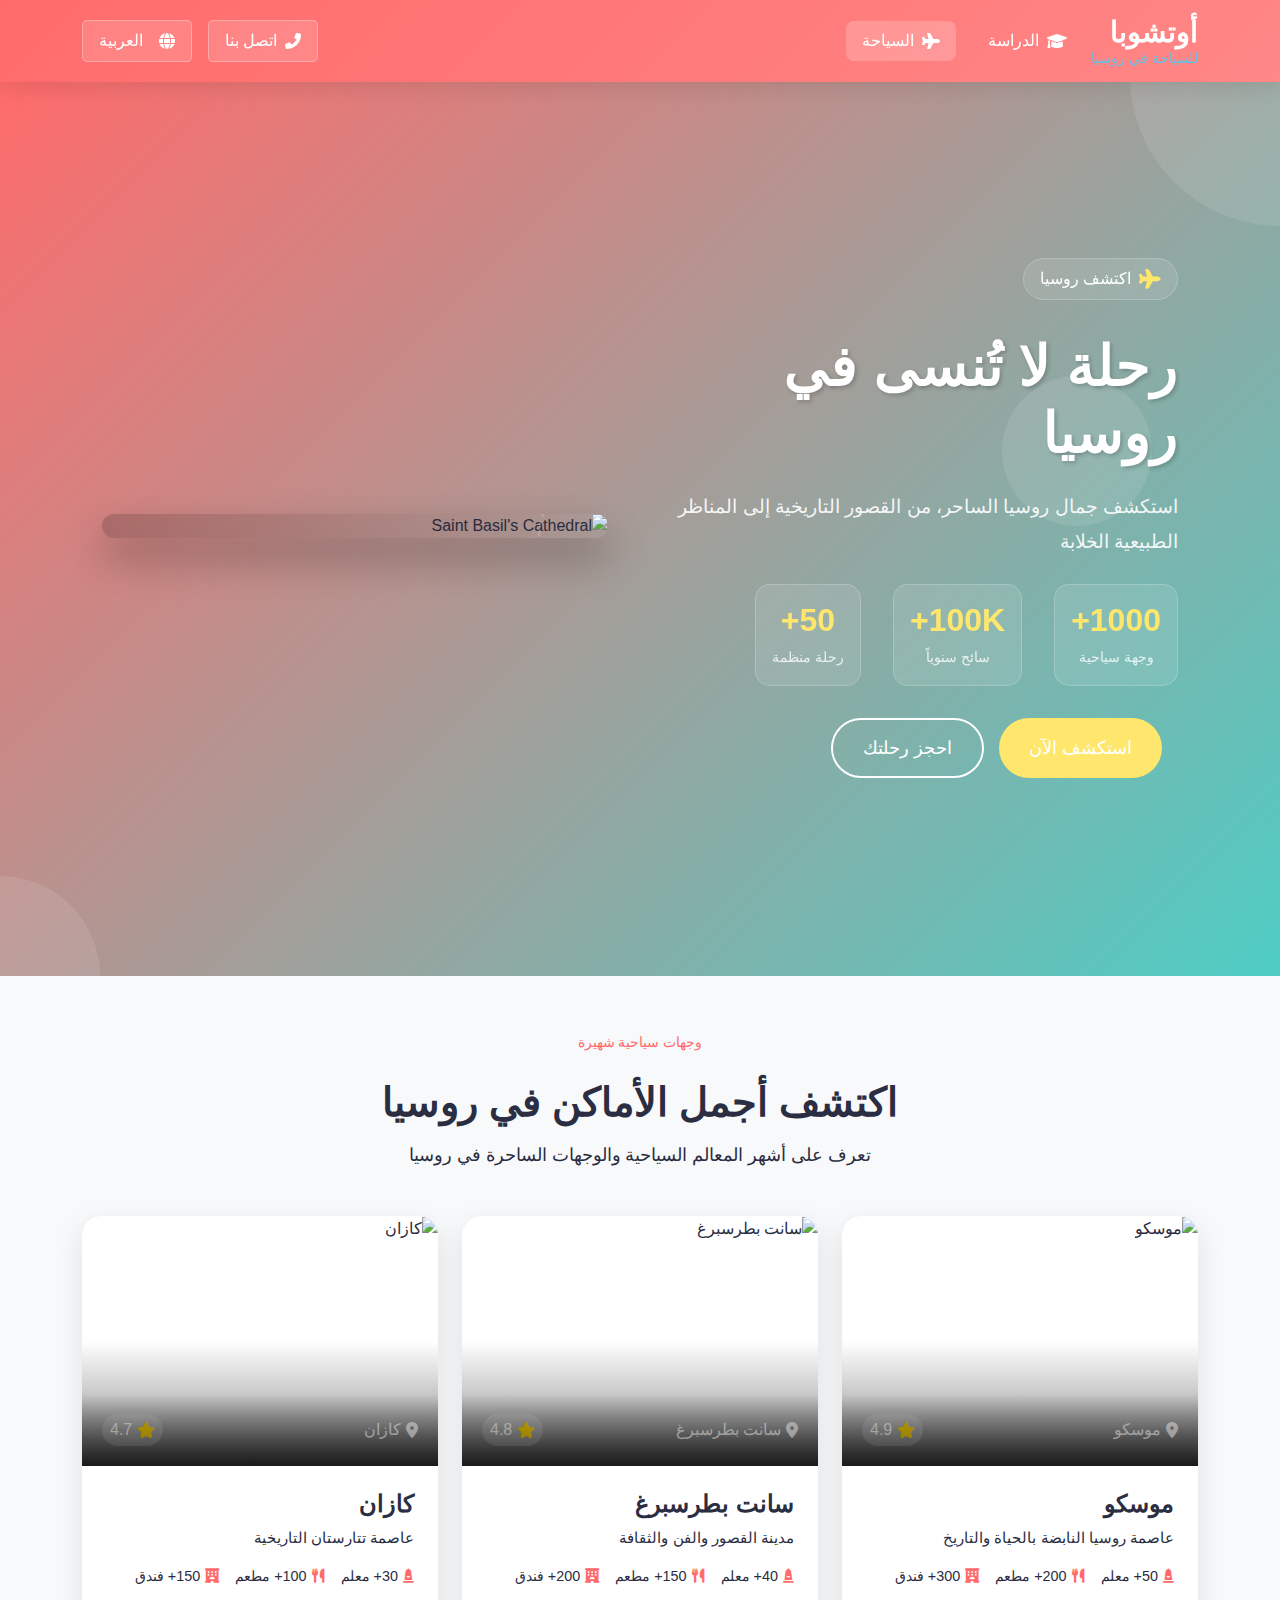
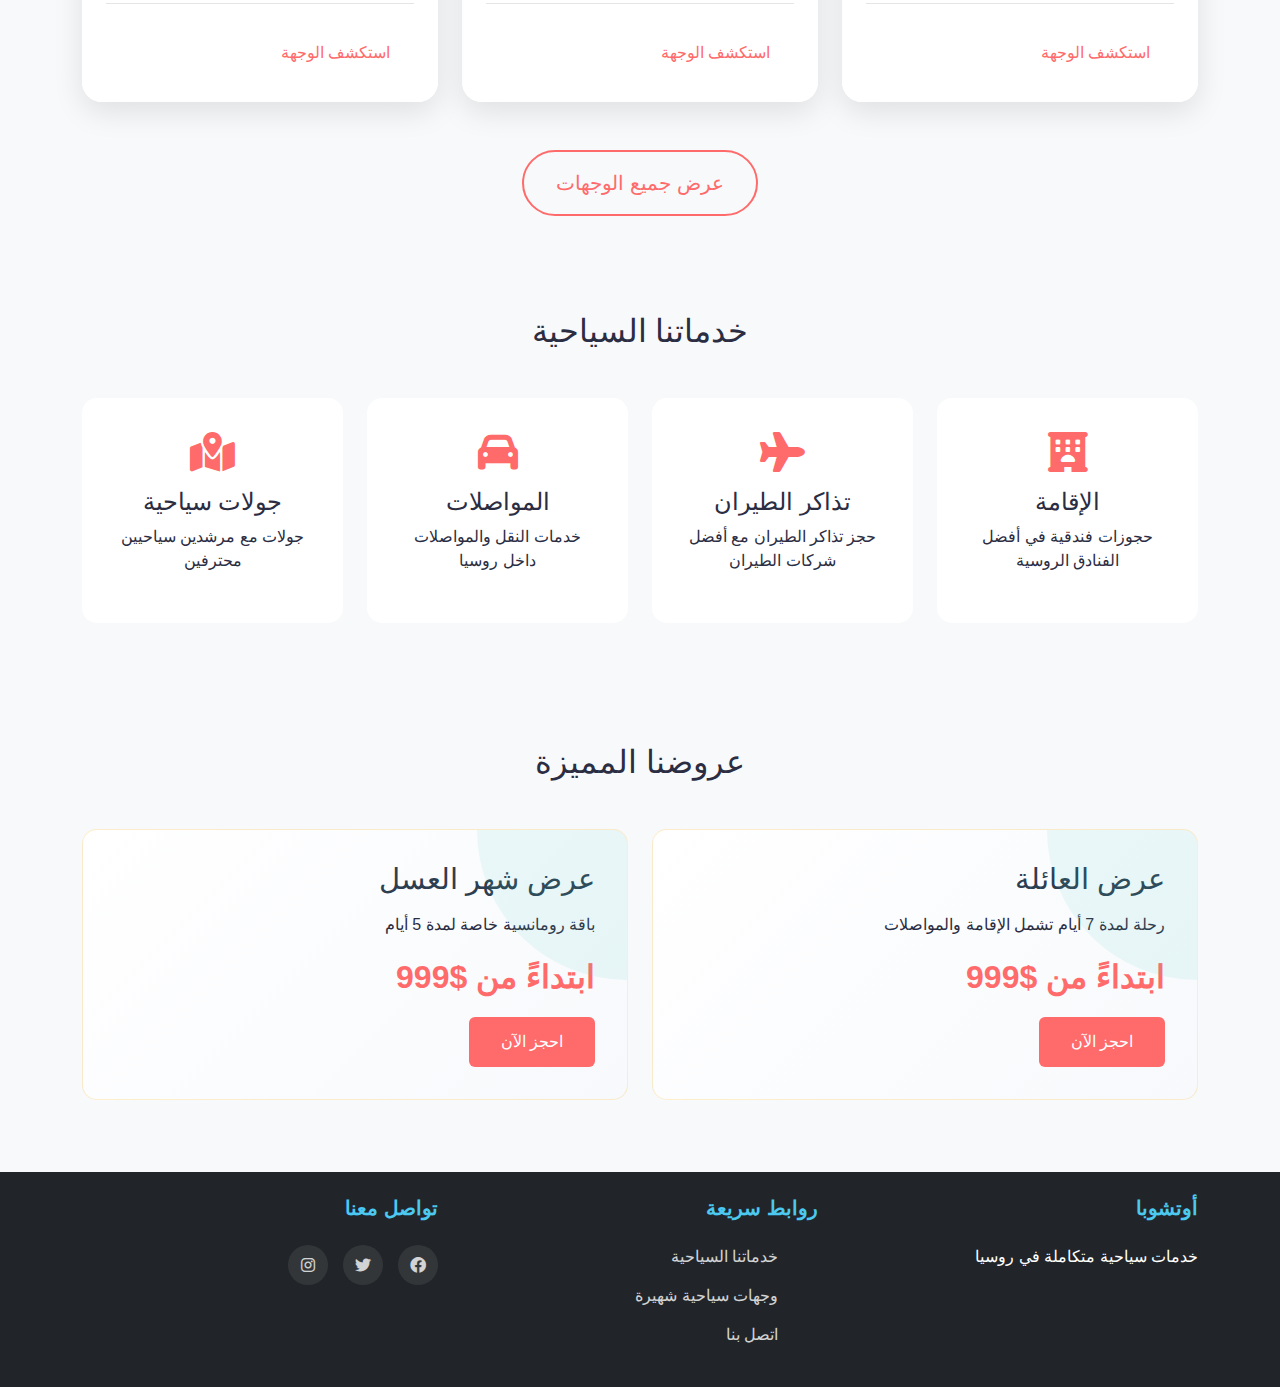
==== tourism.html @ bed8f48d "Add files via upload" ====
<!DOCTYPE html>
<html lang="ar" dir="rtl">
<head>
    <meta charset="UTF-8">
    <meta name="viewport" content="width=device-width, initial-scale=1.0">
    <title data-translate="tourism_site_title">أوتشوبا للسياحة في روسيا</title>
    <link rel="stylesheet" href="https://cdnjs.cloudflare.com/ajax/libs/font-awesome/6.0.0/css/all.min.css">
    <link href="https://cdn.jsdelivr.net/npm/bootstrap@5.3.0/dist/css/bootstrap.min.css" rel="stylesheet">
    <link rel="stylesheet" href="style.css">
    <link rel="stylesheet" href="tourism-style.css">
    <link rel="stylesheet" href="https://cdnjs.cloudflare.com/ajax/libs/aos/2.3.4/aos.css">
</head>
<body class="tourism-theme">
    <!-- القائمة العلوية -->
    <nav class="navbar navbar-expand-lg navbar-dark fixed-top">
        <div class="container">
            <div class="logo-container">
                <a class="navbar-brand" href="#">
                    <span class="brand-text" data-translate="brand_name">أوتشوبا</span>
                    <span class="brand-subtitle" data-translate="tourism_subtitle">للسياحة في روسيا</span>
                </a>
            </div>
            <button class="navbar-toggler" type="button" data-bs-toggle="collapse" data-bs-target="#navbarNav">
                <span class="navbar-toggler-icon"></span>
            </button>
            <div class="collapse navbar-collapse" id="navbarNav">
                <ul class="navbar-nav me-auto">
                    <li class="nav-item">
                        <a class="nav-link" href="index.html">
                            <i class="fas fa-graduation-cap"></i>
                            <span data-translate="study">الدراسة</span>
                        </a>
                    </li>
                    <li class="nav-item">
                        <a class="nav-link active" href="tourism.html">
                            <i class="fas fa-plane"></i>
                            <span data-translate="tourism">السياحة</span>
                        </a>
                    </li>
                </ul>
                <div class="nav-contact">
                    <a href="tel:+1234567890" class="nav-contact-item">
                        <i class="fas fa-phone-alt"></i>
                        <span data-translate="contact">اتصل بنا</span>
                    </a>
                    <div class="dropdown nav-contact-item nav-lang">
                        <a href="#" class="dropdown-toggle" data-bs-toggle="dropdown">
                            <i class="fas fa-globe"></i>
                            <span class="current-lang">العربية</span>
                        </a>
                        <ul class="dropdown-menu dropdown-menu-end">
                            <li>
                                <a class="dropdown-item active" href="#" data-lang="ar">
                                    <img src="https://flagcdn.com/24x18/sa.png" alt="العربية" class="lang-flag">
                                    العربية
                                </a>
                            </li>
                            <li>
                                <a class="dropdown-item" href="#" data-lang="en">
                                    <img src="https://flagcdn.com/24x18/gb.png" alt="English" class="lang-flag">
                                    English
                                </a>
                            </li>
                            <li>
                                <a class="dropdown-item" href="#" data-lang="ru">
                                    <img src="https://flagcdn.com/24x18/ru.png" alt="Русский" class="lang-flag">
                                    Русский
                                </a>
                            </li>
                        </ul>
                    </div>
                </div>
            </div>
        </div>
    </nav>

    <!-- قسم الهيرو الرئيسي -->
    <section class="hero-section tourism-theme">
        <div class="hero-bg-animation">
            <div class="shape shape-1"></div>
            <div class="shape shape-2"></div>
            <div class="shape shape-3"></div>
        </div>
        <div class="container">
            <div class="row align-items-center">
                <div class="col-lg-6 hero-content" data-aos="fade-right">
                    <div class="hero-badge" data-aos="fade-up" data-aos-delay="200">
                        <i class="fas fa-plane"></i>
                        <span data-translate="discover_russia">اكتشف روسيا</span>
                    </div>
                    <h1 class="mb-4 hero-title" data-translate="tourism_title" data-aos="fade-up" data-aos-delay="400">
                        رحلة لا تُنسى في روسيا
                    </h1>
                    <p class="mb-4 hero-description" data-translate="tourism_description" data-aos="fade-up" data-aos-delay="600">
                        استكشف جمال روسيا الساحر، من القصور التاريخية إلى المناظر الطبيعية الخلابة
                    </p>
                    <div class="hero-stats" data-aos="fade-up" data-aos-delay="800">
                        <div class="stat-item">
                            <h3>1000+</h3>
                            <p data-translate="destinations">وجهة سياحية</p>
                        </div>
                        <div class="stat-item">
                            <h3>100K+</h3>
                            <p data-translate="tourists">سائح سنوياً</p>
                        </div>
                        <div class="stat-item">
                            <h3>50+</h3>
                            <p data-translate="tours">رحلة منظمة</p>
                        </div>
                    </div>
                    <div class="hero-buttons" data-aos="fade-up" data-aos-delay="1000">
                        <a href="#destinations" class="btn btn-primary btn-glow me-3 mb-3" data-translate="explore_now">
                            <span>استكشف الآن</span>
                            <i class="fas fa-compass"></i>
                        </a>
                        <a href="#book" class="btn btn-outline-light btn-hover-fill mb-3" data-translate="book_trip">
                            <span>احجز رحلتك</span>
                            <i class="fas fa-ticket-alt"></i>
                        </a>
                    </div>
                </div>
                <div class="col-lg-6 image-container" data-aos="fade-left" data-aos-delay="200">
                    <div class="image-wrapper">
                        <div class="image-overlay"></div>
                        <img src="https://images.unsplash.com/photo-1513326738677-b964603b136d?ixlib=rb-4.0.3&ixid=M3wxMjA3fDB8MHxwaG90by1wYWdlfHx8fGVufDB8fHx8fA%3D%3D&auto=format&fit=crop&w=2049&q=80" 
                             alt="Saint Basil's Cathedral" 
                             class="hero-image">
                        <div class="image-decoration">
                            <div class="deco-circle"></div>
                            <div class="deco-line"></div>
                        </div>
                    </div>
                </div>
            </div>
        </div>
    </section>

    <!-- الوجهات السياحية -->
    <section class="destinations-section py-5">
        <div class="container">
            <div class="section-header text-center mb-5" data-aos="fade-up">
                <span class="section-badge" data-translate="popular_destinations">وجهات سياحية شهيرة</span>
                <h2 class="section-title" data-translate="discover_places">اكتشف أجمل الأماكن في روسيا</h2>
                <p class="section-subtitle" data-translate="destinations_description">تعرف على أشهر المعالم السياحية والوجهات الساحرة في روسيا</p>
            </div>

            <div class="row g-4">
                <!-- موسكو -->
                <div class="col-lg-4 col-md-6" data-aos="fade-up" data-aos-delay="100">
                    <div class="destination-card">
                        <div class="destination-image">
                            <img src="https://images.unsplash.com/photo-1596484552834-6a58f850e0a1" alt="موسكو">
                            <div class="destination-overlay">
                                <div class="destination-meta">
                                    <span class="meta-item">
                                        <i class="fas fa-map-marker-alt"></i>
                                        <span data-translate="moscow">موسكو</span>
                                    </span>
                                    <span class="meta-rating">
                                        <i class="fas fa-star"></i>
                                        4.9
                                    </span>
                                </div>
                            </div>
                        </div>
                        <div class="destination-content">
                            <h3 data-translate="moscow">موسكو</h3>
                            <p data-translate="moscow_description">عاصمة روسيا النابضة بالحياة والتاريخ</p>
                            <div class="destination-features">
                                <span><i class="fas fa-monument"></i> 50+ معلم</span>
                                <span><i class="fas fa-utensils"></i> 200+ مطعم</span>
                                <span><i class="fas fa-hotel"></i> 300+ فندق</span>
                            </div>
                            <a href="#" class="btn-explore" data-translate="explore_destination">
                                <span>استكشف الوجهة</span>
                                <i class="fas fa-arrow-right"></i>
                            </a>
                        </div>
                    </div>
                </div>

                <!-- سانت بطرسبرغ -->
                <div class="col-lg-4 col-md-6" data-aos="fade-up" data-aos-delay="200">
                    <div class="destination-card">
                        <div class="destination-image">
                            <img src="https://images.unsplash.com/photo-1556610961-2fecc5927173" alt="سانت بطرسبرغ">
                            <div class="destination-overlay">
                                <div class="destination-meta">
                                    <span class="meta-item">
                                        <i class="fas fa-map-marker-alt"></i>
                                        <span data-translate="saint_petersburg">سانت بطرسبرغ</span>
                                    </span>
                                    <span class="meta-rating">
                                        <i class="fas fa-star"></i>
                                        4.8
                                    </span>
                                </div>
                            </div>
                        </div>
                        <div class="destination-content">
                            <h3 data-translate="saint_petersburg">سانت بطرسبرغ</h3>
                            <p data-translate="petersburg_description">مدينة القصور والفن والثقافة</p>
                            <div class="destination-features">
                                <span><i class="fas fa-monument"></i> 40+ معلم</span>
                                <span><i class="fas fa-utensils"></i> 150+ مطعم</span>
                                <span><i class="fas fa-hotel"></i> 200+ فندق</span>
                            </div>
                            <a href="#" class="btn-explore" data-translate="explore_destination">
                                <span>استكشف الوجهة</span>
                                <i class="fas fa-arrow-right"></i>
                            </a>
                        </div>
                    </div>
                </div>

                <!-- كازان -->
                <div class="col-lg-4 col-md-6" data-aos="fade-up" data-aos-delay="300">
                    <div class="destination-card">
                        <div class="destination-image">
                            <img src="https://images.unsplash.com/photo-1600623050499-84929aad17c9" alt="كازان">
                            <div class="destination-overlay">
                                <div class="destination-meta">
                                    <span class="meta-item">
                                        <i class="fas fa-map-marker-alt"></i>
                                        <span data-translate="kazan">كازان</span>
                                    </span>
                                    <span class="meta-rating">
                                        <i class="fas fa-star"></i>
                                        4.7
                                    </span>
                                </div>
                            </div>
                        </div>
                        <div class="destination-content">
                            <h3 data-translate="kazan">كازان</h3>
                            <p data-translate="kazan_description">عاصمة تتارستان التاريخية</p>
                            <div class="destination-features">
                                <span><i class="fas fa-monument"></i> 30+ معلم</span>
                                <span><i class="fas fa-utensils"></i> 100+ مطعم</span>
                                <span><i class="fas fa-hotel"></i> 150+ فندق</span>
                            </div>
                            <a href="#" class="btn-explore" data-translate="explore_destination">
                                <span>استكشف الوجهة</span>
                                <i class="fas fa-arrow-right"></i>
                            </a>
                        </div>
                    </div>
                </div>
            </div>

            <div class="text-center mt-5" data-aos="fade-up" data-aos-delay="400">
                <a href="#all-destinations" class="btn btn-outline-primary btn-lg btn-view-all" data-translate="view_all_destinations">
                    <span>عرض جميع الوجهات</span>
                    <i class="fas fa-angle-double-right"></i>
                </a>
            </div>
        </div>
    </section>

    <!-- الخدمات السياحية -->
    <section class="tourism-services py-5 bg-light">
        <div class="container">
            <h2 class="text-center mb-5" data-translate="tourism_services">خدماتنا السياحية</h2>
            <div class="row">
                <div class="col-md-3 mb-4">
                    <div class="service-box">
                        <i class="fas fa-hotel"></i>
                        <h4 data-translate="accommodation">الإقامة</h4>
                        <p data-translate="accommodation_text">حجوزات فندقية في أفضل الفنادق الروسية</p>
                    </div>
                </div>
                <div class="col-md-3 mb-4">
                    <div class="service-box">
                        <i class="fas fa-plane"></i>
                        <h4 data-translate="flight_tickets">تذاكر الطيران</h4>
                        <p data-translate="flight_tickets_text">حجز تذاكر الطيران مع أفضل شركات الطيران</p>
                    </div>
                </div>
                <div class="col-md-3 mb-4">
                    <div class="service-box">
                        <i class="fas fa-car"></i>
                        <h4 data-translate="transportation">المواصلات</h4>
                        <p data-translate="transportation_text">خدمات النقل والمواصلات داخل روسيا</p>
                    </div>
                </div>
                <div class="col-md-3 mb-4">
                    <div class="service-box">
                        <i class="fas fa-map-marked-alt"></i>
                        <h4 data-translate="guided_tours">جولات سياحية</h4>
                        <p data-translate="guided_tours_text">جولات مع مرشدين سياحيين محترفين</p>
                    </div>
                </div>
            </div>
        </div>
    </section>

    <!-- العروض الخاصة -->
    <section class="special-offers py-5">
        <div class="container">
            <h2 class="text-center mb-5" data-translate="special_offers">عروضنا المميزة</h2>
            <div class="row">
                <div class="col-md-6 mb-4">
                    <div class="offer-card">
                        <h3 data-translate="family_offer">عرض العائلة</h3>
                        <p data-translate="family_offer_text">رحلة لمدة 7 أيام تشمل الإقامة والمواصلات</p>
                        <div class="price" data-translate="price_starting_from">ابتداءً من $999</div>
                        <button class="btn btn-primary" data-translate="book_now">احجز الآن</button>
                    </div>
                </div>
                <div class="col-md-6 mb-4">
                    <div class="offer-card">
                        <h3 data-translate="honeymoon_offer">عرض شهر العسل</h3>
                        <p data-translate="honeymoon_offer_text">باقة رومانسية خاصة لمدة 5 أيام</p>
                        <div class="price" data-translate="price_starting_from">ابتداءً من $799</div>
                        <button class="btn btn-primary" data-translate="book_now">احجز الآن</button>
                    </div>
                </div>
            </div>
        </div>
    </section>

    <!-- Footer -->
    <footer class="bg-dark text-white py-4">
        <div class="container">
            <div class="row">
                <div class="col-md-4">
                    <h5 data-translate="brand_name">أوتشوبا</h5>
                    <p data-translate="tourism_footer_description">خدمات سياحية متكاملة في روسيا</p>
                </div>
                <div class="col-md-4">
                    <h5 data-translate="quick_links">روابط سريعة</h5>
                    <ul class="list-unstyled">
                        <li><a href="#" data-translate="tourism_services">خدماتنا السياحية</a></li>
                        <li><a href="#" data-translate="popular_destinations">الوجهات السياحية</a></li>
                        <li><a href="#" data-translate="contact">اتصل بنا</a></li>
                    </ul>
                </div>
                <div class="col-md-4">
                    <h5 data-translate="follow_us">تواصل معنا</h5>
                    <div class="social-icons">
                        <a href="#"><i class="fab fa-facebook"></i></a>
                        <a href="#"><i class="fab fa-twitter"></i></a>
                        <a href="#"><i class="fab fa-instagram"></i></a>
                    </div>
                </div>
            </div>
        </div>
    </footer>

    <script src="https://cdn.jsdelivr.net/npm/bootstrap@5.3.0/dist/js/bootstrap.bundle.min.js"></script>
    <script src="https://cdnjs.cloudflare.com/ajax/libs/aos/2.3.4/aos.js"></script>
    <script>
        AOS.init();
    </script>
    <script src="script.js"></script>
</body>
</html>
---- style.css ----
/* الأنماط العامة */
:root {
    --primary-color: #4361EE;       /* أزرق عصري */
    --secondary-color: #3F37C9;     /* أزرق داكن */
    --accent-color: #4CC9F0;        /* أزرق فاتح */
    --dark-color: #1B1B3A;          /* كحلي داكن */
    --light-color: #F8F9FA;         /* أبيض مائل للرمادي */
    --text-light: #ffffff;
    --text-dark: #2B2D42;
    --success-color: #4CAF50;
    --gradient-primary: linear-gradient(135deg, var(--primary-color), var(--secondary-color));
    --gradient-accent: linear-gradient(135deg, var(--accent-color), #72EFDD);
    --box-shadow: 0 5px 20px rgba(0,0,0,0.1);
    --transition-speed: 0.3s;
}

body {
    font-family: 'Cairo', sans-serif;
    color: var(--text-dark);
    background-color: var(--light-color);
    padding-top: 76px;
}

/* تنسيق القائمة العلوية */
.navbar {
    background: var(--gradient-primary);
    backdrop-filter: blur(10px);
    box-shadow: var(--box-shadow);
    padding: 15px 0;
    transition: all var(--transition-speed) ease;
}

.navbar.scrolled {
    background: rgba(0, 86, 179, 0.95);
    backdrop-filter: blur(10px);
    padding: 0.5rem 0;
}

.logo-container {
    display: flex;
    align-items: center;
}

.navbar-brand {
    display: flex;
    flex-direction: column;
    line-height: 1.2;
    padding: 0;
    margin: 0;
    transition: transform var(--transition-speed) ease;
}

.navbar-brand:hover {
    transform: translateY(-2px);
}

.brand-text {
    color: var(--text-light);
    font-size: 1.8rem;
    font-weight: 700;
    letter-spacing: 0.5px;
}

.brand-subtitle {
    color: var(--accent-color);
    font-size: 0.9rem;
    opacity: 0.9;
}

.navbar-nav {
    margin-right: 2rem;
}

.nav-item {
    margin: 0 0.5rem;
    position: relative;
}

.nav-link {
    display: flex;
    align-items: center;
    padding: 8px 16px !important;
    color: var(--text-light) !important;
    font-weight: 500;
    border-radius: 8px;
    transition: all var(--transition-speed) ease;
}

.nav-link:hover {
    background: rgba(255, 255, 255, 0.1);
    transform: translateY(-2px);
}

.nav-link.active {
    background: rgba(255, 255, 255, 0.2);
}

.nav-contact {
    display: flex;
    align-items: center;
    gap: 1rem;
}

.nav-contact-item {
    display: flex;
    align-items: center;
    color: var(--text-light);
    text-decoration: none;
    padding: 0.5rem 1rem;
    border-radius: 5px;
    transition: all var(--transition-speed) ease;
    background: rgba(255,255,255,0.1);
}

.nav-contact-item:hover {
    background: rgba(255,255,255,0.2);
    color: var(--text-light);
    transform: translateY(-2px);
}

.nav-contact-item i {
    margin-left: 0.5rem;
    font-size: 1rem;
}

.nav-lang {
    border: 1px solid rgba(255,255,255,0.2);
}

.nav-lang {
    position: relative;
}

.nav-lang .dropdown-toggle {
    color: var(--text-light);
    text-decoration: none;
    display: flex;
    align-items: center;
    gap: 0.5rem;
}

.nav-lang .dropdown-toggle::after {
    display: none;
}

.nav-lang .dropdown-menu {
    min-width: 200px;
    padding: 0.5rem;
    border: none;
    border-radius: 10px;
    box-shadow: 0 4px 15px rgba(0,0,0,0.1);
    background: rgba(255,255,255,0.95);
    backdrop-filter: blur(10px);
    margin-top: 0.5rem;
}

.nav-lang .dropdown-item {
    display: flex;
    align-items: center;
    gap: 0.75rem;
    padding: 0.75rem 1rem;
    border-radius: 5px;
    transition: all 0.3s ease;
}

.nav-lang .dropdown-item:hover {
    background: rgba(0,0,0,0.05);
}

.nav-lang .dropdown-item.active {
    background: var(--primary-color);
    color: white;
}

.lang-flag {
    width: 24px;
    height: 18px;
    object-fit: cover;
    border-radius: 2px;
    box-shadow: 0 1px 3px rgba(0,0,0,0.1);
}

/* تأثيرات حركية على علامة البرجر */
.navbar-toggler {
    transition: background-color 0.3s ease;
}

.navbar-toggler:hover {
    background-color: rgba(0, 0, 0, 0.1);
}

.navbar-toggler:focus {
    outline: none;
    box-shadow: 0 0 0 0.2rem rgba(0, 123, 255, 0.5);
}

.navbar-toggler .navbar-toggler-icon {
    transition: transform 0.3s ease;
}

.navbar-toggler:hover .navbar-toggler-icon {
    transform: scale(1.1);
}

/* تنسيقات اتجاه النص */
.rtl {
    direction: rtl;
    text-align: right;
}

.ltr {
    direction: ltr;
    text-align: left;
}

.rtl .navbar-nav {
    padding-right: 0;
}

.ltr .navbar-nav {
    padding-left: 0;
}

.rtl .nav-contact {
    margin-right: auto;
    margin-left: 0;
}

.ltr .nav-contact {
    margin-left: auto;
    margin-right: 0;
}

.rtl .dropdown-menu {
    text-align: right;
}

.ltr .dropdown-menu {
    text-align: left;
}

/* تعديلات الهوامش حسب الاتجاه */
.rtl .me-auto {
    margin-left: auto !important;
    margin-right: 0 !important;
}

.ltr .me-auto {
    margin-right: auto !important;
    margin-left: 0 !important;
}

.rtl .ms-auto {
    margin-right: auto !important;
    margin-left: 0 !important;
}

.ltr .ms-auto {
    margin-left: auto !important;
    margin-right: 0 !important;
}

/* تنسيقات الأيقونات حسب الاتجاه */
.rtl .nav-link i,
.rtl .nav-contact-item i {
    margin-left: 8px;
    margin-right: 0;
}

.ltr .nav-link i,
.ltr .nav-contact-item i {
    margin-right: 8px;
    margin-left: 0;
}

/* تنسيقات القوائم المنسدلة */
.rtl .dropdown-item {
    text-align: right;
}

.ltr .dropdown-item {
    text-align: left;
}

@media (max-width: 991px) {
    .navbar-collapse {
        background: var(--primary-color);
        padding: 1rem;
        border-radius: 10px;
        margin-top: 1rem;
    }

    .nav-contact {
        margin-top: 1rem;
        flex-direction: column;
        width: 100%;
    }

    .nav-contact-item {
        width: 100%;
        justify-content: center;
    }

    .nav-lang .dropdown-menu {
        width: 100%;
        margin-top: 0;
        background: white;
    }
}

/* قسم الهيرو */
.hero-section {
    background: var(--gradient-primary);
    padding: 120px 0;
    min-height: 100vh;
    display: flex;
    align-items: center;
    position: relative;
    overflow: hidden;
}

/* خلفية متحركة */
.hero-bg-animation {
    position: absolute;
    width: 100%;
    height: 100%;
    top: 0;
    left: 0;
    z-index: 0;
}

.shape {
    position: absolute;
    border-radius: 50%;
    background: rgba(255, 255, 255, 0.1);
    animation: floatAnimation 8s infinite ease-in-out;
}

.shape-1 {
    width: 300px;
    height: 300px;
    top: -150px;
    right: -150px;
    animation-delay: 0s;
}

.shape-2 {
    width: 200px;
    height: 200px;
    bottom: -100px;
    left: -100px;
    animation-delay: 2s;
}

.shape-3 {
    width: 150px;
    height: 150px;
    bottom: 50%;
    right: 10%;
    animation-delay: 4s;
}

@keyframes floatAnimation {
    0% {
        transform: translateY(0) rotate(0deg);
    }
    50% {
        transform: translateY(-20px) rotate(180deg);
    }
    100% {
        transform: translateY(0) rotate(360deg);
    }
}

/* محتوى الهيرو */
.hero-content {
    color: var(--text-light);
    padding: 2rem;
    position: relative;
    z-index: 1;
}

.hero-badge {
    display: inline-flex;
    align-items: center;
    background: rgba(255, 255, 255, 0.1);
    padding: 8px 16px;
    border-radius: 50px;
    margin-bottom: 2rem;
    backdrop-filter: blur(10px);
    border: 1px solid rgba(255, 255, 255, 0.2);
}

.hero-badge i {
    color: var(--accent-color);
    margin-left: 8px;
}

.hero-title {
    font-size: 3.5rem;
    font-weight: 800;
    margin-bottom: 1.5rem;
    text-shadow: 2px 2px 4px rgba(0,0,0,0.2);
    line-height: 1.2;
}

.hero-description {
    font-size: 1.2rem;
    margin-bottom: 2rem;
    opacity: 0.9;
    line-height: 1.8;
}

/* إحصائيات */
.hero-stats {
    display: flex;
    gap: 2rem;
    margin-bottom: 2rem;
}

.stat-item {
    text-align: center;
    background: rgba(255, 255, 255, 0.1);
    padding: 1rem;
    border-radius: 15px;
    backdrop-filter: blur(10px);
    border: 1px solid rgba(255, 255, 255, 0.2);
    transition: transform 0.3s ease;
}

.stat-item:hover {
    transform: translateY(-5px);
}

.stat-item h3 {
    font-size: 2rem;
    font-weight: 700;
    color: var(--accent-color);
    margin-bottom: 0.5rem;
}

.stat-item p {
    font-size: 0.9rem;
    margin: 0;
    opacity: 0.8;
}

/* أزرار */
.hero-buttons {
    display: flex;
    flex-wrap: wrap;
    gap: 15px;
}

.btn-glow {
    position: relative;
    overflow: hidden;
    background: var(--accent-color);
    border: none;
    padding: 15px 30px;
    font-size: 1.1rem;
    border-radius: 50px;
    transition: all 0.3s ease;
    display: flex;
    align-items: center;
    gap: 10px;
}

.btn-glow:hover {
    transform: translateY(-3px);
    box-shadow: 0 0 20px var(--accent-color);
}

.btn-glow i {
    transition: transform 0.3s ease;
}

.btn-glow:hover i {
    transform: translateX(5px);
}

.btn-hover-fill {
    position: relative;
    border: 2px solid var(--text-light);
    color: var(--text-light);
    padding: 15px 30px;
    font-size: 1.1rem;
    border-radius: 50px;
    transition: all 0.3s ease;
    display: flex;
    align-items: center;
    gap: 10px;
    overflow: hidden;
    z-index: 1;
}

.btn-hover-fill::before {
    content: '';
    position: absolute;
    top: 0;
    left: 0;
    width: 0;
    height: 100%;
    background: var(--text-light);
    transition: width 0.3s ease;
    z-index: -1;
}

.btn-hover-fill:hover {
    color: var(--primary-color);
}

.btn-hover-fill:hover::before {
    width: 100%;
}

/* الفيديو */
.video-container {
    padding: 2rem;
    position: relative;
}

.video-wrapper {
    position: relative;
    width: 100%;
    padding-bottom: 56.25%;
    border-radius: 20px;
    overflow: hidden;
    box-shadow: 0 20px 40px rgba(0,0,0,0.3);
    transition: transform 0.3s ease;
}

.video-wrapper:hover {
    transform: translateY(-10px);
}

.video-overlay {
    position: absolute;
    top: 0;
    left: 0;
    width: 100%;
    height: 100%;
    background: linear-gradient(45deg, rgba(0,0,0,0.2), transparent);
    z-index: 1;
}

.video-wrapper iframe {
    position: absolute;
    top: 0;
    left: 0;
    width: 100%;
    height: 100%;
    border: none;
    z-index: 0;
}

.video-decoration {
    position: absolute;
    width: 100%;
    height: 100%;
    top: 0;
    left: 0;
    pointer-events: none;
}

.deco-circle {
    position: absolute;
    width: 100px;
    height: 100px;
    border: 2px dashed rgba(255,255,255,0.2);
    border-radius: 50%;
    top: -30px;
    right: -30px;
    animation: spin 20s linear infinite;
}

.deco-line {
    position: absolute;
    width: 150px;
    height: 150px;
    border-left: 2px solid rgba(255,255,255,0.2);
    border-bottom: 2px solid rgba(255,255,255,0.2);
    bottom: -30px;
    left: -30px;
    border-radius: 0 0 0 20px;
}

@keyframes spin {
    from {
        transform: rotate(0deg);
    }
    to {
        transform: rotate(360deg);
    }
}

/* تنسيقات التجاوب */
@media (max-width: 991px) {
    .hero-section {
        padding: 80px 0;
    }

    .hero-content {
        text-align: center;
        padding: 2rem 1rem;
    }

    .hero-title {
        font-size: 2.5rem;
    }

    .hero-stats {
        justify-content: center;
        flex-wrap: wrap;
    }

    .hero-buttons {
        justify-content: center;
    }

    .video-container {
        padding: 1rem;
        margin-top: 2rem;
    }
}

/* قسم الخدمات */
.services {
    padding: 100px 0;
    background: white;
}

.service-card {
    background: white;
    border-radius: 20px;
    padding: 40px 30px;
    text-align: center;
    box-shadow: var(--box-shadow);
    transition: all 0.3s ease;
    height: 100%;
}

.service-card:hover {
    transform: translateY(-10px);
    box-shadow: 0 8px 25px rgba(0,0,0,0.15);
}

.service-card i {
    font-size: 3rem;
    color: var(--primary-color);
    margin-bottom: 20px;
    transition: all 0.3s ease;
}

.service-card:hover i {
    color: var(--accent-color);
    transform: scale(1.1);
}

.service-card h3 {
    color: var(--dark-color);
    font-size: 1.5rem;
    margin-bottom: 15px;
}

.service-card p {
    color: var(--text-dark);
    opacity: 0.8;
}

/* قسم الأسئلة الشائعة */
.faq {
    background: var(--light-color);
    padding: 100px 0;
}

.accordion-item {
    border: none;
    margin-bottom: 15px;
    border-radius: 10px;
    overflow: hidden;
}

.accordion-button {
    background: white;
    color: var(--dark-color);
    font-weight: 500;
    padding: 20px;
    box-shadow: none;
}

.accordion-button:not(.collapsed) {
    background: var(--primary-color);
    color: var(--text-light);
}

.accordion-body {
    background: white;
    padding: 20px;
}

/* تنسيق Footer */
footer {
    background: var(--dark-color);
    color: var(--text-light);
    padding: 80px 0 40px;
}

footer h5 {
    color: var(--accent-color);
    margin-bottom: 25px;
    font-weight: 600;
}

footer ul li {
    margin-bottom: 15px;
}

footer a {
    color: var(--text-light);
    text-decoration: none;
    opacity: 0.8;
    transition: all 0.3s ease;
}

footer a:hover {
    color: var(--accent-color);
    opacity: 1;
}

.social-icons {
    display: flex;
    gap: 15px;
}

.social-icons a {
    width: 40px;
    height: 40px;
    background: rgba(255, 255, 255, 0.1);
    border-radius: 50%;
    display: flex;
    align-items: center;
    justify-content: center;
    transition: all 0.3s ease;
}

.social-icons a:hover {
    background: var(--accent-color);
    transform: translateY(-3px);
}

/* تنسيقات التجاوب */
@media (max-width: 991px) {
    .navbar-collapse {
        background: var(--primary-color);
        padding: 20px;
        border-radius: 10px;
        margin-top: 15px;
    }

    .hero-content h1 {
        font-size: 2.5rem;
    }
}

/* تنسيقات إضافية للغات */
.nav-lang .dropdown-menu {
    background: rgba(255,255,255,0.95);
    backdrop-filter: blur(10px);
    border: none;
    border-radius: 15px;
    box-shadow: var(--box-shadow);
}

.nav-lang .dropdown-item {
    padding: 12px 20px;
    border-radius: 8px;
    transition: all 0.3s ease;
}

.nav-lang .dropdown-item:hover {
    background: var(--light-color);
}

.nav-lang .dropdown-item.active {
    background: var(--primary-color);
    color: var(--text-light);
}

/* تنسيقات قسم الترجمة */
.translation-section {
    background-color: #f9f9f9;
    padding: 60px 0;
}
.translation-item {
    background: #fff;
    border: 1px solid #ddd;
    border-radius: 8px;
    padding: 20px;
    text-align: center;
    transition: transform 0.3s;
}
.translation-item:hover {
    transform: translateY(-5px);
}

/* تنسيقات قسم التأمين الطبي */
.insurance-section {
    padding: 60px 0;
}
.insurance-item {
    background: #fff;
    border: 1px solid #ddd;
    border-radius: 8px;
    padding: 20px;
    text-align: center;
    transition: transform 0.3s;
}
.insurance-item:hover {
    transform: translateY(-5px);
}

/* تنسيقات قسم الأسئلة الشائعة */
.faq-section {
    padding: 60px 0;
}
.accordion-button {
    background-color: #007bff;
    color: #fff;
    border: none;
    border-radius: 5px;
}
.accordion-button:not(.collapsed) {
    background-color: #0056b3;
}
.accordion-body {
    background-color: #f1f1f1;
}
---- tourism-style.css ----
/* ألوان مختلفة لصفحة السياحة */
.tourism-theme {
    --tourism-primary: #FF6B6B;       /* أحمر وردي - يرمز للحيوية */
    --tourism-secondary: #4ECDC4;     /* تركواز - يرمز للبحر */
    --tourism-accent: #FFE66D;        /* أصفر - يرمز للشمس */
    --tourism-dark: #2C3E50;          /* كحلي داكن */
    --tourism-light: #F7F9FC;         /* أبيض مائل للأزرق */
    --text-light: #ffffff;
    --text-dark: #2B2D42;
    --success-color: #2ECC71;
    --gradient-primary: linear-gradient(135deg, var(--tourism-primary), #FF8787);
    --gradient-secondary: linear-gradient(135deg, var(--tourism-secondary), #45B7AF);
    --box-shadow: 0 5px 20px rgba(0,0,0,0.1);
}

/* تخصيص الهيدر */
.tourism-theme .navbar {
    background: var(--gradient-primary);
    backdrop-filter: blur(10px);
    box-shadow: var(--box-shadow);
}

.tourism-theme .navbar.scrolled {
    background: rgba(247, 183, 49, 0.85);
    backdrop-filter: blur(10px);
}

.tourism-theme .nav-link:hover span::after {
    background-color: #fff;
}

.tourism-theme .nav-link.active {
    background-color: rgba(255,255,255,0.2);
}

.tourism-theme .nav-contact-item {
    background: rgba(255,255,255,0.15);
    border: 1px solid rgba(255,255,255,0.3);
    backdrop-filter: blur(5px);
}

.tourism-theme .nav-contact-item:hover {
    background: rgba(255,255,255,0.25);
}

@media (max-width: 991px) {
    .tourism-theme .navbar-collapse {
        background: var(--tourism-primary);
    }
}

/* قسم الهيرو */
.hero-section.tourism-theme {
    background: linear-gradient(135deg, var(--tourism-primary), var(--tourism-secondary));
    padding: 120px 0;
    min-height: 100vh;
    display: flex;
    align-items: center;
    position: relative;
    overflow: hidden;
}

/* خلفية متحركة */
.hero-bg-animation {
    position: absolute;
    width: 100%;
    height: 100%;
    top: 0;
    left: 0;
    z-index: 0;
}

.shape {
    position: absolute;
    border-radius: 50%;
    background: rgba(255, 255, 255, 0.1);
    animation: floatAnimation 8s infinite ease-in-out;
}

.shape-1 {
    width: 300px;
    height: 300px;
    top: -150px;
    right: -150px;
    animation-delay: 0s;
}

.shape-2 {
    width: 200px;
    height: 200px;
    bottom: -100px;
    left: -100px;
    animation-delay: 2s;
}

.shape-3 {
    width: 150px;
    height: 150px;
    bottom: 50%;
    right: 10%;
    animation-delay: 4s;
}

@keyframes floatAnimation {
    0% {
        transform: translateY(0) rotate(0deg);
    }
    50% {
        transform: translateY(-20px) rotate(180deg);
    }
    100% {
        transform: translateY(0) rotate(360deg);
    }
}

/* محتوى الهيرو */
.tourism-theme .hero-content {
    color: var(--text-light);
    padding: 2rem;
    position: relative;
    z-index: 1;
}

.tourism-theme .hero-badge {
    display: inline-flex;
    align-items: center;
    background: rgba(255, 255, 255, 0.1);
    padding: 8px 16px;
    border-radius: 50px;
    margin-bottom: 2rem;
    backdrop-filter: blur(10px);
    border: 1px solid rgba(255, 255, 255, 0.2);
}

.tourism-theme .hero-badge i {
    color: var(--tourism-accent);
    margin-left: 8px;
    font-size: 1.2rem;
}

.tourism-theme .hero-title {
    font-size: 3.5rem;
    font-weight: 800;
    margin-bottom: 1.5rem;
    text-shadow: 2px 2px 4px rgba(0,0,0,0.2);
    line-height: 1.2;
}

.tourism-theme .hero-description {
    font-size: 1.2rem;
    margin-bottom: 2rem;
    opacity: 0.9;
    line-height: 1.8;
}

/* إحصائيات */
.tourism-theme .hero-stats {
    display: flex;
    gap: 2rem;
    margin-bottom: 2rem;
}

.tourism-theme .stat-item {
    text-align: center;
    background: rgba(255, 255, 255, 0.1);
    padding: 1rem;
    border-radius: 15px;
    backdrop-filter: blur(10px);
    border: 1px solid rgba(255, 255, 255, 0.2);
    transition: transform 0.3s ease;
}

.tourism-theme .stat-item:hover {
    transform: translateY(-5px);
}

.tourism-theme .stat-item h3 {
    font-size: 2rem;
    font-weight: 700;
    color: var(--tourism-accent);
    margin-bottom: 0.5rem;
}

.tourism-theme .stat-item p {
    font-size: 0.9rem;
    margin: 0;
    opacity: 0.8;
}

/* أزرار */
.tourism-theme .hero-buttons {
    display: flex;
    flex-wrap: wrap;
    gap: 15px;
}

.tourism-theme .btn-glow {
    position: relative;
    overflow: hidden;
    background: var(--tourism-accent);
    border: none;
    padding: 15px 30px;
    font-size: 1.1rem;
    border-radius: 50px;
    transition: all 0.3s ease;
    display: flex;
    align-items: center;
    gap: 10px;
}

.tourism-theme .btn-glow:hover {
    transform: translateY(-3px);
    box-shadow: 0 0 20px var(--tourism-accent);
}

.tourism-theme .btn-glow i {
    transition: transform 0.3s ease;
}

.tourism-theme .btn-glow:hover i {
    transform: translateX(5px);
}

.tourism-theme .btn-hover-fill {
    position: relative;
    border: 2px solid var(--text-light);
    color: var(--text-light);
    padding: 15px 30px;
    font-size: 1.1rem;
    border-radius: 50px;
    transition: all 0.3s ease;
    display: flex;
    align-items: center;
    gap: 10px;
    overflow: hidden;
    z-index: 1;
}

.tourism-theme .btn-hover-fill::before {
    content: '';
    position: absolute;
    top: 0;
    left: 0;
    width: 0;
    height: 100%;
    background: var(--text-light);
    transition: width 0.3s ease;
    z-index: -1;
}

.tourism-theme .btn-hover-fill:hover {
    color: var(--tourism-primary);
}

.tourism-theme .btn-hover-fill:hover::before {
    width: 100%;
}

/* صورة الهيرو */
.tourism-theme .image-container {
    padding: 2rem;
    position: relative;
}

.tourism-theme .image-wrapper {
    position: relative;
    width: 100%;
    border-radius: 20px;
    overflow: hidden;
    box-shadow: 0 20px 40px rgba(0,0,0,0.3);
    transition: transform 0.3s ease;
}

.tourism-theme .image-wrapper:hover {
    transform: translateY(-10px);
}

.tourism-theme .image-overlay {
    position: absolute;
    top: 0;
    left: 0;
    width: 100%;
    height: 100%;
    background: linear-gradient(45deg, rgba(0,0,0,0.2), transparent);
    z-index: 1;
}

.tourism-theme .hero-image {
    width: 100%;
    height: auto;
    display: block;
    transform: scale(1);
    transition: transform 0.3s ease;
}

.tourism-theme .image-wrapper:hover .hero-image {
    transform: scale(1.05);
}

.tourism-theme .image-decoration {
    position: absolute;
    width: 100%;
    height: 100%;
    top: 0;
    left: 0;
    pointer-events: none;
}

.tourism-theme .deco-circle {
    position: absolute;
    width: 100px;
    height: 100px;
    border: 2px dashed rgba(255,255,255,0.2);
    border-radius: 50%;
    top: -30px;
    right: -30px;
    animation: spin 20s linear infinite;
}

.tourism-theme .deco-line {
    position: absolute;
    width: 150px;
    height: 150px;
    border-left: 2px solid rgba(255,255,255,0.2);
    border-bottom: 2px solid rgba(255,255,255,0.2);
    bottom: -30px;
    left: -30px;
    border-radius: 0 0 0 20px;
}

@keyframes spin {
    from {
        transform: rotate(0deg);
    }
    to {
        transform: rotate(360deg);
    }
}

/* بطاقات الوجهات */
.destination-card {
    border: none;
    background: white;
    box-shadow: var(--box-shadow);
    transition: all 0.3s ease;
    border-radius: 15px;
    overflow: hidden;
}

.destination-card:hover {
    transform: translateY(-10px);
    box-shadow: 0 15px 40px rgba(0,0,0,0.2);
}

.destination-image {
    height: 250px;
    position: relative;
}

.destination-image::after {
    content: '';
    position: absolute;
    bottom: 0;
    left: 0;
    right: 0;
    height: 50%;
    background: linear-gradient(to top, rgba(0,0,0,0.5), transparent);
}

.destination-content {
    padding: 1.5rem;
    background: white;
}

.destination-content h3 {
    color: var(--tourism-dark);
    margin-bottom: 0.5rem;
}

.destination-content .btn-outline-primary {
    color: var(--tourism-primary);
    border-color: var(--tourism-primary);
}

.destination-content .btn-outline-primary:hover {
    background: var(--tourism-primary);
    color: white;
}

/* الخدمات السياحية */
.tourism-services {
    background-color: var(--tourism-light);
}

.service-box {
    background: white;
    border-radius: 15px;
    padding: 2rem;
    text-align: center;
    transition: all 0.3s ease;
    border: 2px solid transparent;
}

.service-box:hover {
    border-color: var(--tourism-primary);
    transform: translateY(-5px);
}

.service-box i {
    color: var(--tourism-primary);
    font-size: 2.5rem;
    margin-bottom: 1rem;
}

/* العروض الخاصة */
.offer-card {
    background: linear-gradient(135deg, white, var(--tourism-light));
    border-radius: 15px;
    padding: 2rem;
    position: relative;
    overflow: hidden;
    border: 1px solid rgba(255, 168, 1, 0.2);
}

.offer-card::before {
    content: '';
    position: absolute;
    top: 0;
    right: 0;
    width: 150px;
    height: 150px;
    background: var(--tourism-secondary);
    opacity: 0.1;
    border-radius: 0 0 0 100%;
}

.offer-card h3 {
    color: var(--tourism-dark);
    font-size: 1.8rem;
    margin-bottom: 1rem;
}

.offer-card .price {
    color: var(--tourism-primary);
    font-size: 2rem;
    font-weight: bold;
    margin: 1rem 0;
}

.offer-card .btn {
    background: var(--tourism-primary);
    border: none;
    padding: 0.8rem 2rem;
}

.offer-card .btn:hover {
    background: var(--tourism-dark);
}

@media (max-width: 991px) {
    .tourism-hero h1 {
        font-size: 2.5rem;
    }
    
    .destination-card {
        margin-bottom: 2rem;
    }
}

@media (max-width: 768px) {
    .tourism-hero {
        padding: 50px 0;
    }
    
    .tourism-image {
        height: 300px;
        margin-top: 2rem;
    }
    
    .destination-card {
        margin-bottom: 1.5rem;
    }
}

@media (max-width: 991px) {
    .tourism-theme .hero-section {
        padding: 80px 0;
    }

    .tourism-theme .hero-content {
        text-align: center;
        padding: 2rem 1rem;
    }

    .tourism-theme .hero-title {
        font-size: 2.5rem;
    }

    .tourism-theme .hero-stats {
        justify-content: center;
        flex-wrap: wrap;
    }

    .tourism-theme .hero-buttons {
        justify-content: center;
    }

    .tourism-theme .image-container {
        padding: 1rem;
        margin-top: 2rem;
    }
}

/* تغيير الخط العربي إلى Cairo */
body {
    font-family: 'Cairo', sans-serif;
}

/* قسم الوجهات السياحية */
.destinations-section {
    background: var(--bg-light);
    position: relative;
}

.section-header {
    margin-bottom: 3rem;
}

.section-badge {
    display: inline-block;
    background: rgba(var(--tourism-primary-rgb), 0.1);
    color: var(--tourism-primary);
    padding: 8px 16px;
    border-radius: 50px;
    font-size: 0.9rem;
    margin-bottom: 1rem;
}

.section-title {
    font-size: 2.5rem;
    font-weight: 700;
    color: var(--text-dark);
    margin-bottom: 1rem;
}

.section-subtitle {
    color: var(--text-muted);
    font-size: 1.1rem;
    max-width: 600px;
    margin: 0 auto;
}

.destination-card {
    background: #fff;
    border-radius: 20px;
    overflow: hidden;
    box-shadow: 0 10px 30px rgba(0,0,0,0.1);
    transition: transform 0.3s ease, box-shadow 0.3s ease;
    height: 100%;
}

.destination-card:hover {
    transform: translateY(-10px);
    box-shadow: 0 15px 40px rgba(0,0,0,0.15);
}

.destination-image {
    position: relative;
    height: 250px;
    overflow: hidden;
}

.destination-image img {
    width: 100%;
    height: 100%;
    object-fit: cover;
    transition: transform 0.5s ease;
}

.destination-card:hover .destination-image img {
    transform: scale(1.1);
}

.destination-overlay {
    position: absolute;
    bottom: 0;
    left: 0;
    right: 0;
    padding: 20px;
    background: linear-gradient(to top, rgba(0,0,0,0.8), transparent);
}

.destination-meta {
    display: flex;
    justify-content: space-between;
    align-items: center;
    color: #fff;
}

.meta-item {
    display: flex;
    align-items: center;
    gap: 5px;
}

.meta-rating {
    display: flex;
    align-items: center;
    gap: 5px;
    background: rgba(255,255,255,0.2);
    padding: 4px 8px;
    border-radius: 20px;
}

.meta-rating i {
    color: #ffd700;
}

.destination-content {
    padding: 1.5rem;
}

.destination-content h3 {
    font-size: 1.5rem;
    font-weight: 600;
    margin-bottom: 0.5rem;
    color: var(--text-dark);
}

.destination-content p {
    color: var(--text-muted);
    margin-bottom: 1rem;
    font-size: 0.95rem;
}

.destination-features {
    display: flex;
    flex-wrap: wrap;
    gap: 1rem;
    margin-bottom: 1.5rem;
    padding-bottom: 1rem;
    border-bottom: 1px solid rgba(0,0,0,0.1);
}

.destination-features span {
    display: flex;
    align-items: center;
    gap: 5px;
    font-size: 0.9rem;
    color: var(--text-muted);
}

.destination-features i {
    color: var(--tourism-primary);
}

.btn-explore {
    display: flex;
    align-items: center;
    justify-content: space-between;
    padding: 0.8rem 1.5rem;
    background: rgba(var(--tourism-primary-rgb), 0.1);
    color: var(--tourism-primary);
    border-radius: 50px;
    text-decoration: none;
    transition: all 0.3s ease;
}

.btn-explore:hover {
    background: var(--tourism-primary);
    color: #fff;
}

.btn-explore i {
    transition: transform 0.3s ease;
}

.btn-explore:hover i {
    transform: translateX(5px);
}

.btn-view-all {
    display: inline-flex;
    align-items: center;
    gap: 10px;
    padding: 1rem 2rem;
    border: 2px solid var(--tourism-primary);
    color: var(--tourism-primary);
    border-radius: 50px;
    transition: all 0.3s ease;
    font-weight: 500;
}

.btn-view-all:hover {
    background: var(--tourism-primary);
    color: #fff;
}

.btn-view-all i {
    transition: transform 0.3s ease;
}

.btn-view-all:hover i {
    transform: translateX(5px);
}

@media (max-width: 768px) {
    .section-title {
        font-size: 2rem;
    }
    
    .destination-card {
        margin-bottom: 1.5rem;
    }
    
    .destination-features {
        flex-direction: column;
        gap: 0.5rem;
    }
}
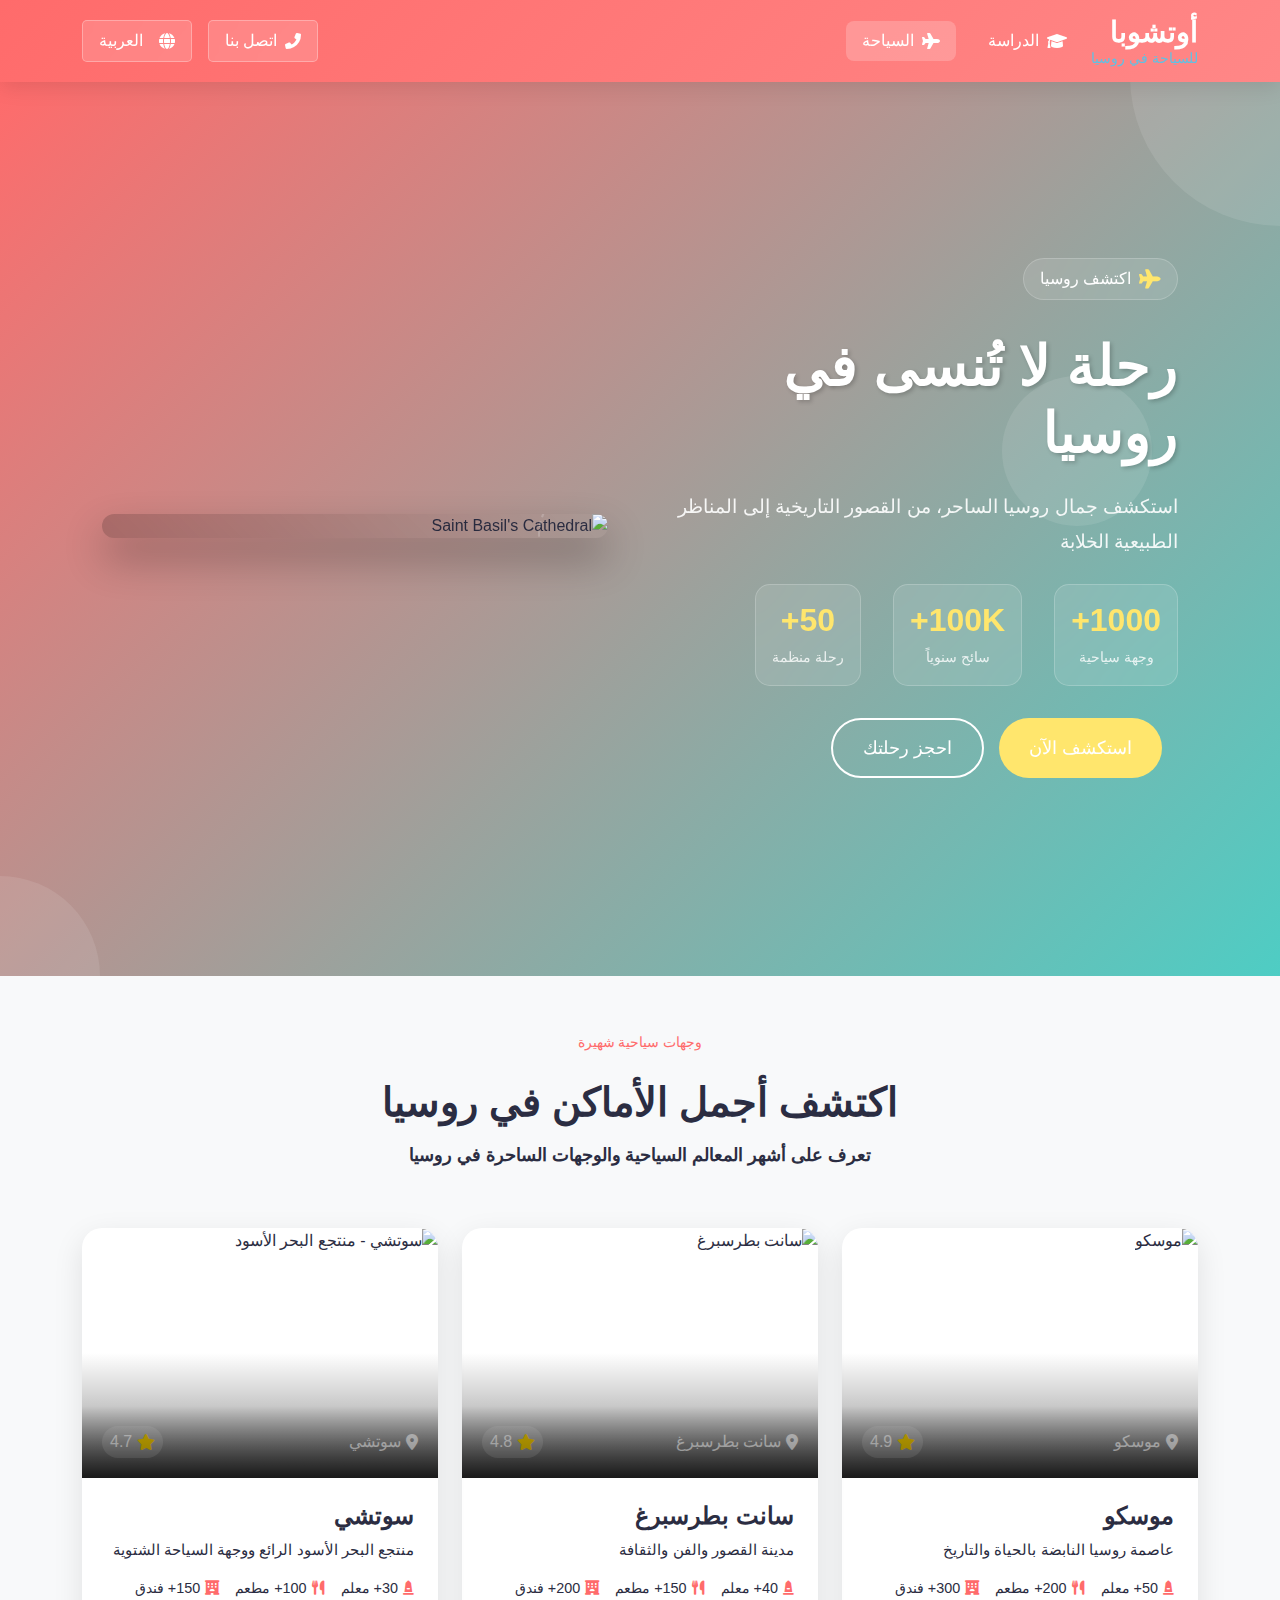
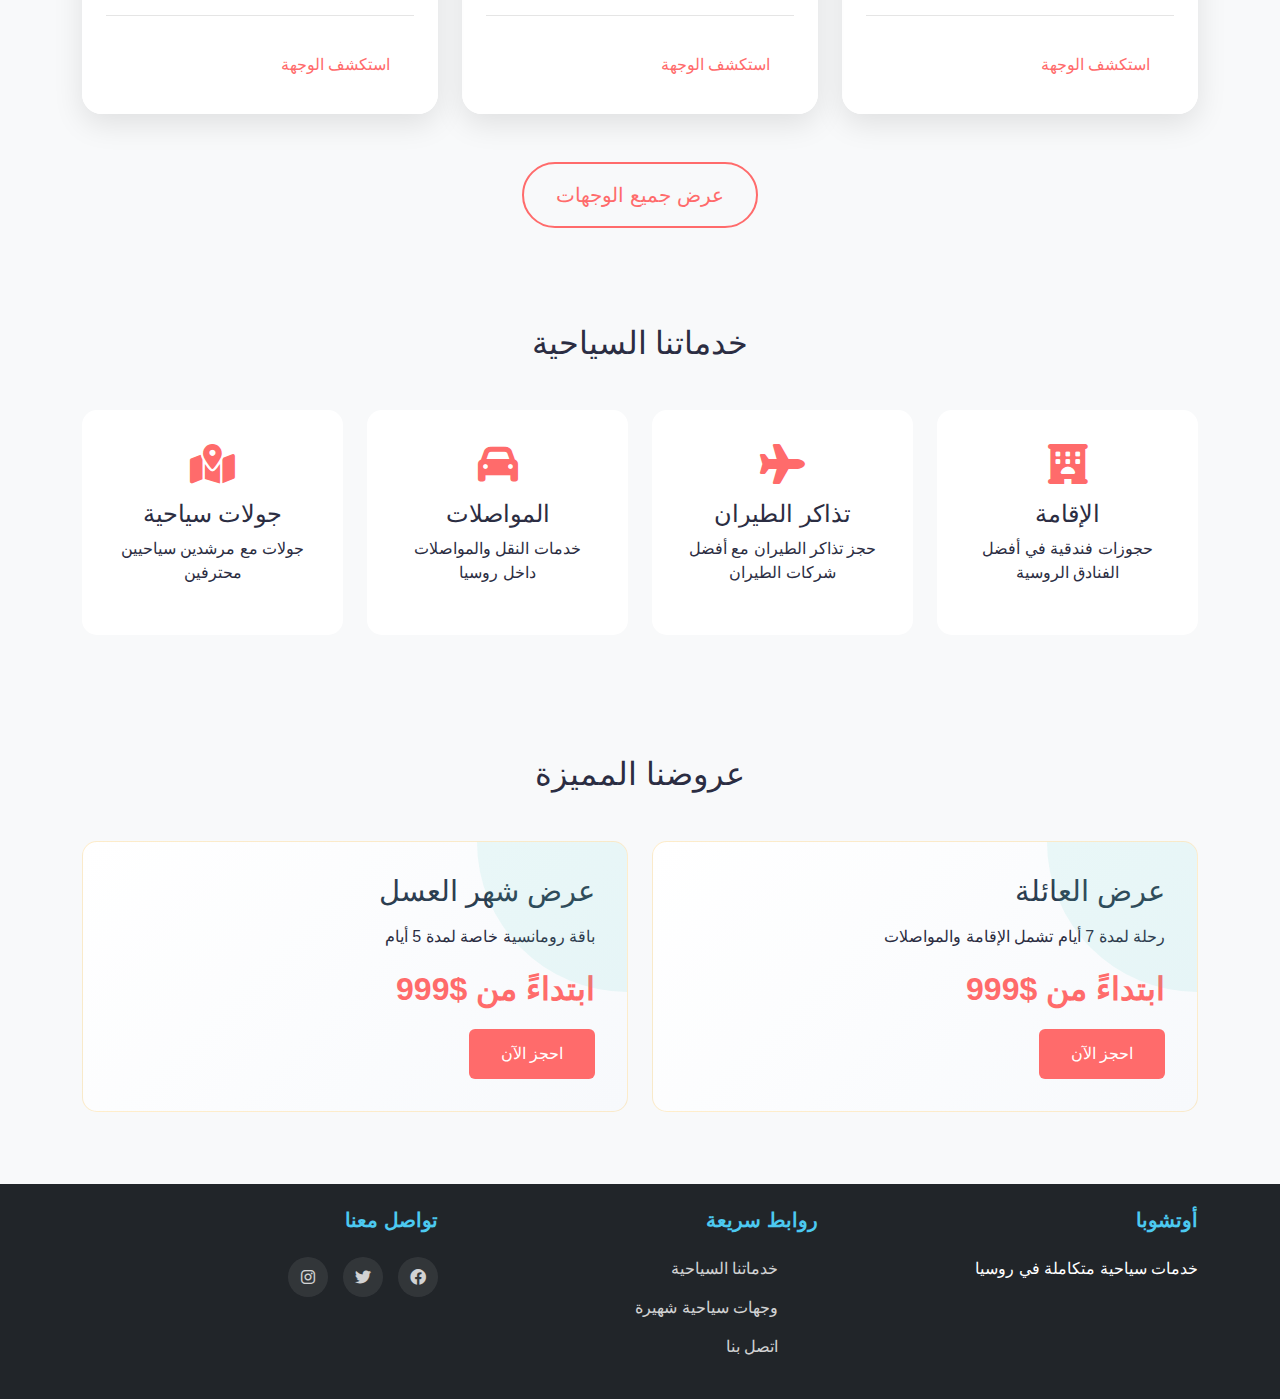
==== commit a67404c5: "Add files via upload" ====
--- a/tourism.html
+++ b/tourism.html
@@ -213,16 +213,16 @@
                     </div>
                 </div>
 
-                <!-- كازان -->
+                <!-- سوتشي -->
                 <div class="col-lg-4 col-md-6" data-aos="fade-up" data-aos-delay="300">
                     <div class="destination-card">
                         <div class="destination-image">
-                            <img src="https://images.unsplash.com/photo-1600623050499-84929aad17c9" alt="كازان">
+                            <img src="https://enabbaladinet.s3.eu-central-1.amazonaws.com/arabic/wp-content/uploads/2017/11/suchi.gif" alt="سوتشي - منتجع البحر الأسود">
                             <div class="destination-overlay">
                                 <div class="destination-meta">
                                     <span class="meta-item">
                                         <i class="fas fa-map-marker-alt"></i>
-                                        <span data-translate="kazan">كازان</span>
+                                        <span data-translate="sochi">سوتشي</span>
                                     </span>
                                     <span class="meta-rating">
                                         <i class="fas fa-star"></i>
@@ -232,8 +232,8 @@
                             </div>
                         </div>
                         <div class="destination-content">
-                            <h3 data-translate="kazan">كازان</h3>
-                            <p data-translate="kazan_description">عاصمة تتارستان التاريخية</p>
+                            <h3 data-translate="sochi">سوتشي</h3>
+                            <p data-translate="sochi_description">مدينة ساحلية جميلة على البحر الأسود</p>
                             <div class="destination-features">
                                 <span><i class="fas fa-monument"></i> 30+ معلم</span>
                                 <span><i class="fas fa-utensils"></i> 100+ مطعم</span>
--- a/style.css
+++ b/style.css
@@ -327,6 +327,8 @@
     top: 0;
     left: 0;
     z-index: 0;
+    will-change: transform;
+    transform: translateZ(0);
 }
 
 .shape {
@@ -464,6 +466,8 @@
     display: flex;
     align-items: center;
     gap: 10px;
+    will-change: transform;
+    transform: translateZ(0);
 }
 
 .btn-glow:hover {
@@ -492,6 +496,8 @@
     gap: 10px;
     overflow: hidden;
     z-index: 1;
+    will-change: transform;
+    transform: translateZ(0);
 }
 
 .btn-hover-fill::before {
@@ -528,6 +534,8 @@
     overflow: hidden;
     box-shadow: 0 20px 40px rgba(0,0,0,0.3);
     transition: transform 0.3s ease;
+    will-change: transform;
+    transform: translateZ(0);
 }
 
 .video-wrapper:hover {
@@ -625,50 +633,459 @@
 }
 
 /* قسم الخدمات */
-.services {
+.services-section {
     padding: 100px 0;
-    background: white;
+    background: linear-gradient(135deg, #f8f9fa 0%, #e9ecef 100%);
+    position: relative;
+    overflow: hidden;
+}
+
+.services-section::before {
+    content: '';
+    position: absolute;
+    top: 0;
+    left: 0;
+    width: 100%;
+    height: 100%;
+    background: url('data:image/svg+xml,<svg width="100" height="100" viewBox="0 0 100 100" xmlns="http://www.w3.org/2000/svg"><rect width="100" height="100" fill="none"/><circle cx="50" cy="50" r="2" fill="%23007bff" opacity="0.1"/></svg>') repeat;
+    opacity: 0.5;
+}
+
+.section-header {
+    margin-bottom: 60px !important;
+}
+
+.section-subtitle {
+    color: #007bff;
+    font-weight: 600;
+    text-transform: uppercase;
+    letter-spacing: 2px;
+    font-size: 0.9rem;
+    margin-bottom: 15px;
+    display: block;
+}
+
+.section-title {
+    font-size: 2.5rem;
+    font-weight: 700;
+    color: #2d3436;
+    margin-bottom: 20px;
+    position: relative;
+}
+
+.section-line {
+    width: 80px;
+    height: 4px;
+    background: linear-gradient(90deg, #007bff, #00d2ff);
+    margin: 20px auto;
+    border-radius: 2px;
 }
 
 .service-card {
-    background: white;
+    background: #ffffff;
     border-radius: 20px;
     padding: 40px 30px;
-    text-align: center;
-    box-shadow: var(--box-shadow);
-    transition: all 0.3s ease;
+    transition: all 0.3s ease;
+    position: relative;
+    overflow: hidden;
+    border: 1px solid rgba(0,0,0,0.05);
+    box-shadow: 0 10px 30px rgba(0,0,0,0.05);
     height: 100%;
+    display: flex;
+    flex-direction: column;
 }
 
 .service-card:hover {
     transform: translateY(-10px);
-    box-shadow: 0 8px 25px rgba(0,0,0,0.15);
-}
-
-.service-card i {
-    font-size: 3rem;
-    color: var(--primary-color);
-    margin-bottom: 20px;
-    transition: all 0.3s ease;
-}
-
-.service-card:hover i {
-    color: var(--accent-color);
-    transform: scale(1.1);
+    box-shadow: 0 20px 40px rgba(0,0,0,0.1);
+}
+
+.service-card::before {
+    content: '';
+    position: absolute;
+    top: 0;
+    left: 0;
+    width: 100%;
+    height: 100%;
+    background: linear-gradient(135deg, rgba(0,123,255,0.1) 0%, rgba(0,210,255,0.1) 100%);
+    clip-path: circle(20% at 90% 10%);
+    transition: all 0.4s ease;
+}
+
+.service-card:hover::before {
+    clip-path: circle(80% at 90% 10%);
+}
+
+.service-icon {
+    width: 80px;
+    height: 80px;
+    background: linear-gradient(135deg, #007bff 0%, #00d2ff 100%);
+    border-radius: 50%;
+    display: flex;
+    align-items: center;
+    justify-content: center;
+    margin-bottom: 25px;
+    position: relative;
+    z-index: 1;
+}
+
+.service-icon i {
+    font-size: 2rem;
+    color: #ffffff;
+}
+
+.service-badge {
+    position: absolute;
+    top: 20px;
+    right: 20px;
+    background: linear-gradient(135deg, #ff6b6b 0%, #feca57 100%);
+    color: #ffffff;
+    padding: 8px 15px;
+    border-radius: 20px;
+    font-size: 0.8rem;
+    font-weight: 600;
+    box-shadow: 0 4px 15px rgba(0,0,0,0.1);
 }
 
 .service-card h3 {
-    color: var(--dark-color);
     font-size: 1.5rem;
+    font-weight: 700;
+    color: #2d3436;
     margin-bottom: 15px;
 }
 
 .service-card p {
+    color: #636e72;
+    line-height: 1.6;
+    margin-bottom: 25px;
+}
+
+.service-features {
+    list-style: none;
+    padding: 0;
+    margin: 0 0 30px 0;
+    flex-grow: 1;
+}
+
+.service-features li {
+    display: flex;
+    align-items: center;
+    margin-bottom: 15px;
+    color: #2d3436;
+}
+
+.service-features li i {
+    color: #007bff;
+    margin-left: 10px;
+    font-size: 1.1rem;
+}
+
+.service-btn {
+    display: inline-flex;
+    align-items: center;
+    justify-content: center;
+    padding: 12px 25px;
+    background: linear-gradient(135deg, #25d366 0%, #128c7e 100%);
+    color: #ffffff !important;
+    text-decoration: none;
+    border-radius: 25px;
+    font-weight: 600;
+    transition: all 0.3s ease;
+    margin-top: auto;
+    border: none;
+    box-shadow: 0 4px 15px rgba(37,211,102,0.2);
+}
+
+.service-btn:hover {
+    transform: translateY(-3px);
+    box-shadow: 0 8px 20px rgba(37,211,102,0.3);
+}
+
+.service-btn i {
+    margin-left: 8px;
+    font-size: 1.2rem;
+}
+
+/* تحسينات التجاوب */
+@media (max-width: 991px) {
+    .services-section {
+        padding: 80px 0;
+    }
+    
+    .section-title {
+        font-size: 2rem;
+    }
+    
+    .service-card {
+        margin-bottom: 30px;
+    }
+}
+
+@media (max-width: 767px) {
+    .services-section {
+        padding: 60px 0;
+    }
+    
+    .section-title {
+        font-size: 1.8rem;
+    }
+    
+    .service-card {
+        padding: 30px 20px;
+    }
+    
+    .service-icon {
+        width: 60px;
+        height: 60px;
+    }
+    
+    .service-icon i {
+        font-size: 1.5rem;
+    }
+}
+
+/* تحسينات RTL */
+[dir="rtl"] .service-features li i {
+    margin-right: 10px;
+    margin-left: 0;
+}
+
+[dir="rtl"] .service-btn i {
+    margin-right: 8px;
+    margin-left: 0;
+}
+
+[dir="rtl"] .service-badge {
+    right: auto;
+    left: 20px;
+}
+
+/* قسم الأسئلة الشائعة */
+.faq-section {
+    background-color: #f8f9fa;
+    position: relative;
+    overflow: hidden;
+}
+
+.faq-section::before {
+    content: "";
+    position: absolute;
+    top: 0;
+    left: 0;
+    width: 100%;
+    height: 100%;
+    background: linear-gradient(135deg, rgba(0,123,255,0.1) 0%, rgba(0,123,255,0) 100%);
+    z-index: 0;
+}
+
+.faq-accordion {
+    position: relative;
+    z-index: 1;
+}
+
+.faq-accordion .accordion-item {
+    border: none;
+    background: #fff;
+    border-radius: 10px;
+    margin-bottom: 1rem;
+    box-shadow: 0 2px 15px rgba(0,0,0,0.05);
+    transition: all 0.3s ease;
+}
+
+.faq-accordion .accordion-item:hover {
+    transform: translateY(-2px);
+    box-shadow: 0 5px 20px rgba(0,0,0,0.1);
+}
+
+.faq-accordion .accordion-button {
+    padding: 1.5rem;
+    font-size: 1.1rem;
+    font-weight: 600;
+    color: #2c3e50;
+    background: #fff;
+    border: none;
+    border-radius: 10px !important;
+}
+
+.faq-accordion .accordion-button:not(.collapsed) {
+    color: #007bff;
+    background: #fff;
+    box-shadow: none;
+}
+
+.faq-accordion .accordion-button:focus {
+    box-shadow: none;
+    border-color: rgba(0,123,255,0.25);
+}
+
+.faq-accordion .accordion-button::after {
+    background-size: 1.25rem;
+    transition: all 0.3s ease;
+}
+
+.faq-accordion .accordion-button:not(.collapsed)::after {
+    transform: rotate(-180deg);
+}
+
+.faq-accordion .accordion-button i {
+    margin-left: 1rem;
+    color: #007bff;
+    font-size: 1.2rem;
+}
+
+.faq-accordion .accordion-body {
+    padding: 1.5rem;
+    color: #666;
+    line-height: 1.6;
+}
+
+.faq-accordion .accordion-body ul {
+    padding-right: 1.5rem;
+    margin-top: 1rem;
+    margin-bottom: 0;
+}
+
+.faq-accordion .accordion-body li {
+    margin-bottom: 0.5rem;
+    position: relative;
+}
+
+.faq-accordion .accordion-body li::before {
+    content: "•";
+    color: #007bff;
+    font-weight: bold;
+    display: inline-block;
+    width: 1em;
+    margin-right: -1em;
+}
+
+/* تحريك للأسئلة */
+@keyframes slideIn {
+    from {
+        opacity: 0;
+        transform: translateY(20px);
+    }
+    to {
+        opacity: 1;
+        transform: translateY(0);
+    }
+}
+
+.faq-accordion .accordion-item {
+    animation: slideIn 0.5s ease forwards;
+}
+
+.faq-accordion .accordion-item:nth-child(2) {
+    animation-delay: 0.1s;
+}
+
+.faq-accordion .accordion-item:nth-child(3) {
+    animation-delay: 0.2s;
+}
+
+.faq-accordion .accordion-item:nth-child(4) {
+    animation-delay: 0.3s;
+}
+
+.faq-accordion .accordion-item:nth-child(5) {
+    animation-delay: 0.4s;
+}
+
+.title-line {
+    width: 80px;
+    height: 4px;
+    background: var(--primary-color);
+    margin: 1rem auto;
+    border-radius: 2px;
+}
+
+.faq-grid {
+    display: grid;
+    grid-template-columns: repeat(2, 1fr);
+    gap: 1.5rem;
+}
+
+.faq-card {
+    background: #fff;
+    border-radius: 12px;
+    padding: 1.5rem;
+    box-shadow: 0 4px 15px rgba(0,0,0,0.05);
+    transition: all 0.3s ease;
+    cursor: pointer;
+    position: relative;
+    overflow: hidden;
+}
+
+.faq-card:hover {
+    transform: translateY(-3px);
+    box-shadow: 0 6px 20px rgba(0,0,0,0.1);
+}
+
+.faq-icon {
+    width: 45px;
+    height: 45px;
+    background: var(--primary-color);
+    border-radius: 10px;
+    display: flex;
+    align-items: center;
+    justify-content: center;
+    margin-bottom: 1rem;
+}
+
+.faq-icon i {
+    color: #fff;
+    font-size: 1.2rem;
+}
+
+.faq-card h3 {
+    font-size: 1.1rem;
+    margin-bottom: 0.5rem;
     color: var(--text-dark);
-    opacity: 0.8;
-}
-
-/* قسم الأسئلة الشائعة */
+}
+
+.faq-preview {
+    font-size: 0.9rem;
+    color: var(--text-muted);
+    margin-bottom: 1rem;
+}
+
+.faq-details {
+    border-top: 1px solid #eee;
+    padding-top: 1rem;
+    margin-top: 1rem;
+}
+
+.faq-details ul {
+    list-style: none;
+    padding: 0;
+    margin: 0;
+}
+
+.faq-details li {
+    position: relative;
+    padding-right: 1.2rem;
+    margin-bottom: 0.5rem;
+    font-size: 0.9rem;
+    color: var(--text-muted);
+}
+
+.faq-details li::before {
+    content: '';
+    position: absolute;
+    right: 0;
+    top: 8px;
+    width: 5px;
+    height: 5px;
+    border-radius: 50%;
+    background: var(--primary-color);
+}
+
+@media (max-width: 768px) {
+    .faq-grid {
+        grid-template-columns: 1fr;
+    }
+}
+
 .faq {
     background: var(--light-color);
     padding: 100px 0;
@@ -787,52 +1204,1642 @@
     color: var(--text-light);
 }
 
-/* تنسيقات قسم الترجمة */
+.gallery-item img {
+    will-change: transform;
+    transform: translateZ(0);
+    backface-visibility: hidden;
+}
+
+/* تنسيقات صفحات الخدمات التفصيلية */
+.service-details-page {
+    padding-top: 80px;
+}
+
+.service-hero {
+    background: linear-gradient(135deg, var(--primary-color) 0%, var(--accent-color) 100%);
+    color: white;
+    padding: 60px 0;
+    margin-bottom: 40px;
+    text-align: center;
+}
+
+.service-hero h1 {
+    font-size: 2.5rem;
+    margin-bottom: 1rem;
+}
+
+.service-hero p {
+    font-size: 1.2rem;
+    opacity: 0.9;
+}
+
+.service-section {
+    margin-bottom: 60px;
+}
+
+.service-section h2 {
+    font-size: 2rem;
+    margin-bottom: 1.5rem;
+    color: var(--text-dark);
+}
+
+.service-section p {
+    font-size: 1.1rem;
+    color: var(--text-muted);
+    line-height: 1.6;
+}
+
+.features-grid {
+    display: grid;
+    grid-template-columns: repeat(auto-fit, minmax(280px, 1fr));
+    gap: 2rem;
+    margin: 2rem 0;
+}
+
+.feature-card {
+    background: white;
+    border-radius: 15px;
+    padding: 2rem;
+    box-shadow: 0 5px 20px rgba(0,0,0,0.05);
+    transition: transform 0.3s ease, box-shadow 0.3s ease;
+}
+
+.feature-card:hover {
+    transform: translateY(-5px);
+    box-shadow: 0 8px 25px rgba(0,0,0,0.1);
+}
+
+.feature-card i {
+    font-size: 2rem;
+    color: var(--primary-color);
+    margin-bottom: 1.5rem;
+}
+
+.feature-card h3 {
+    font-size: 1.3rem;
+    margin-bottom: 1rem;
+    color: var(--text-dark);
+}
+
+.feature-card ul {
+    list-style: none;
+    padding: 0;
+    margin: 0;
+}
+
+.feature-card ul li {
+    margin-bottom: 0.8rem;
+    color: var(--text-muted);
+    display: flex;
+    align-items: center;
+}
+
+.feature-card ul li:before {
+    content: "•";
+    color: var(--primary-color);
+    margin-left: 0.5rem;
+    font-size: 1.2rem;
+}
+
+.steps-timeline {
+    display: grid;
+    grid-template-columns: repeat(auto-fit, minmax(250px, 1fr));
+    gap: 2rem;
+    margin: 2rem 0;
+}
+
+.step {
+    text-align: center;
+    padding: 2rem;
+    background: white;
+    border-radius: 15px;
+    box-shadow: 0 5px 20px rgba(0,0,0,0.05);
+    position: relative;
+}
+
+.step-number {
+    width: 40px;
+    height: 40px;
+    background: var(--primary-color);
+    color: white;
+    border-radius: 50%;
+    display: flex;
+    align-items: center;
+    justify-content: center;
+    font-size: 1.2rem;
+    margin: 0 auto 1rem;
+}
+
+.benefits-grid {
+    display: grid;
+    grid-template-columns: repeat(auto-fit, minmax(250px, 1fr));
+    gap: 2rem;
+    margin: 2rem 0;
+}
+
+.benefit-item {
+    text-align: center;
+    padding: 2rem;
+    background: white;
+    border-radius: 15px;
+    box-shadow: 0 5px 20px rgba(0,0,0,0.05);
+}
+
+.benefit-item i {
+    font-size: 2rem;
+    color: var(--primary-color);
+    margin-bottom: 1rem;
+}
+
+.packages-grid {
+    display: grid;
+    grid-template-columns: repeat(auto-fit, minmax(280px, 1fr));
+    gap: 2rem;
+    margin: 2rem 0;
+}
+
+.package-card {
+    background: white;
+    border-radius: 15px;
+    padding: 2rem;
+    box-shadow: 0 5px 20px rgba(0,0,0,0.05);
+    transition: transform 0.3s ease;
+}
+
+.package-card:hover {
+    transform: translateY(-5px);
+}
+
+.package-card h3 {
+    color: var(--primary-color);
+    margin-bottom: 1.5rem;
+    font-size: 1.4rem;
+}
+
+.package-card ul {
+    list-style: none;
+    padding: 0;
+}
+
+.package-card ul li {
+    margin-bottom: 1rem;
+    padding-right: 1.5rem;
+    position: relative;
+}
+
+.package-card ul li:before {
+    content: '✓';
+    color: var(--primary-color);
+    position: absolute;
+    right: 0;
+}
+
+.faq-grid {
+    display: grid;
+    grid-template-columns: repeat(auto-fit, minmax(300px, 1fr));
+    gap: 2rem;
+    margin: 2rem 0;
+}
+
+.faq-item {
+    background: white;
+    border-radius: 15px;
+    padding: 2rem;
+    box-shadow: 0 5px 20px rgba(0,0,0,0.05);
+}
+
+.faq-item h3 {
+    color: var(--text-dark);
+    margin-bottom: 1rem;
+    font-size: 1.2rem;
+}
+
+.faq-item p {
+    color: var(--text-muted);
+    line-height: 1.6;
+}
+
+.contact-form {
+    background: white;
+    border-radius: 20px;
+    padding: 3rem;
+    box-shadow: 0 5px 20px rgba(0,0,0,0.05);
+    margin: 3rem 0;
+}
+
+.contact-form h2 {
+    margin-bottom: 1rem;
+}
+
+.contact-form p {
+    color: var(--text-muted);
+    margin-bottom: 2rem;
+}
+
+.form-group {
+    margin-bottom: 1.5rem;
+}
+
+.form-group input,
+.form-group select,
+.form-group textarea {
+    width: 100%;
+    padding: 1rem;
+    border: 1px solid #e1e1e1;
+    border-radius: 10px;
+    font-size: 1rem;
+}
+
+.form-group textarea {
+    height: 150px;
+    resize: vertical;
+}
+
+@media (max-width: 768px) {
+    .service-hero {
+        padding: 40px 0;
+    }
+
+    .service-hero h1 {
+        font-size: 2rem;
+    }
+
+    .features-grid,
+    .benefits-grid,
+    .packages-grid {
+        grid-template-columns: 1fr;
+    }
+
+    .contact-form {
+        padding: 2rem;
+    }
+}
+
+/* تنسيقات النافذة المنبثقة */
+.modal {
+    display: none;
+    position: fixed;
+    top: 0;
+    left: 0;
+    width: 100%;
+    height: 100%;
+    background-color: rgba(0, 0, 0, 0.5);
+    z-index: 9999;
+    align-items: center;
+    justify-content: center;
+}
+
+.modal.active {
+    display: flex;
+}
+
+.modal-content {
+    background-color: #fff;
+    padding: 20px;
+    border-radius: 8px;
+    max-width: 500px;
+    width: 90%;
+    max-height: 90vh;
+    overflow-y: auto;
+    position: relative;
+}
+
+.modal-header {
+    display: flex;
+    justify-content: space-between;
+    align-items: center;
+    margin-bottom: 20px;
+    padding-bottom: 10px;
+    border-bottom: 1px solid #eee;
+}
+
+.modal-header h2 {
+    margin: 0;
+    font-size: 24px;
+    color: var(--primary-color);
+}
+
+.close-btn {
+    background: none;
+    border: none;
+    font-size: 24px;
+    cursor: pointer;
+    color: #666;
+}
+
+.close-btn:hover {
+    color: #000;
+}
+
+.modal-body {
+    padding: 20px 0;
+}
+
+.service-details img {
+    width: 100%;
+    height: 200px;
+    object-fit: cover;
+    border-radius: 8px;
+    margin-bottom: 20px;
+}
+
+.service-details h3 {
+    color: var(--primary-color);
+    margin-bottom: 15px;
+}
+
+.service-details ul {
+    list-style: none;
+    padding: 0;
+    margin: 0 0 20px 0;
+}
+
+.service-details li {
+    padding: 10px 25px 10px 0;
+    position: relative;
+    border-bottom: 1px solid #eee;
+}
+
+.service-details li:last-child {
+    border-bottom: none;
+}
+
+.service-details li:before {
+    content: "•";
+    color: var(--primary-color);
+    position: absolute;
+    right: 0;
+    top: 10px;
+}
+
+/* تنسيقات تفاصيل الخدمة */
+.service-detail-wrapper {
+    position: relative;
+}
+
+.service-detail-hero {
+    position: relative;
+    height: 300px;
+    overflow: hidden;
+    border-radius: 15px;
+    margin-bottom: 30px;
+}
+
+.service-detail-hero img {
+    width: 100%;
+    height: 100%;
+    object-fit: cover;
+}
+
+.service-detail-overlay {
+    position: absolute;
+    top: 0;
+    left: 0;
+    width: 100%;
+    height: 100%;
+    background: linear-gradient(to bottom, rgba(0,0,0,0.3), rgba(0,0,0,0.7));
+}
+
+.detail-section {
+    margin-bottom: 40px;
+}
+
+.detail-section h3 {
+    font-size: 1.8rem;
+    color: var(--text-dark);
+    margin-bottom: 25px;
+    position: relative;
+    padding-right: 15px;
+}
+
+.detail-section h3::before {
+    content: '';
+    position: absolute;
+    right: 0;
+    top: 50%;
+    transform: translateY(-50%);
+    width: 4px;
+    height: 25px;
+    background: var(--primary-color);
+    border-radius: 2px;
+}
+
+/* تنسيقات الجدول الزمني */
+.process-timeline {
+    position: relative;
+    padding: 20px 0;
+}
+
+.timeline-item {
+    display: flex;
+    margin-bottom: 30px;
+    position: relative;
+}
+
+.timeline-icon {
+    width: 50px;
+    height: 50px;
+    background: var(--primary-color);
+    border-radius: 50%;
+    display: flex;
+    align-items: center;
+    justify-content: center;
+    color: white;
+    margin-left: 20px;
+    position: relative;
+    z-index: 1;
+}
+
+.timeline-content {
+    flex: 1;
+    background: #f8f9fa;
+    padding: 20px;
+    border-radius: 10px;
+    position: relative;
+}
+
+.timeline-content h4 {
+    color: var(--text-dark);
+    margin-bottom: 10px;
+}
+
+.timeline-content p {
+    color: var(--text-muted);
+    margin: 0;
+}
+
+/* تنسيقات البطاقات */
+.requirements-grid,
+.services-grid,
+.coverage-grid {
+    display: grid;
+    grid-template-columns: repeat(auto-fit, minmax(280px, 1fr));
+    gap: 25px;
+    margin-top: 20px;
+}
+
+.requirement-card,
+.service-detail-card,
+.coverage-card {
+    background: #f8f9fa;
+    padding: 25px;
+    border-radius: 15px;
+    transition: transform 0.3s ease, box-shadow 0.3s ease;
+}
+
+.requirement-card:hover,
+.service-detail-card:hover,
+.coverage-card:hover {
+    transform: translateY(-5px);
+    box-shadow: 0 10px 20px rgba(0,0,0,0.1);
+}
+
+.card-icon {
+    width: 60px;
+    height: 60px;
+    background: var(--primary-color);
+    border-radius: 15px;
+    display: flex;
+    align-items: center;
+    justify-content: center;
+    margin-bottom: 20px;
+}
+
+.card-icon i {
+    font-size: 1.5rem;
+    color: white;
+}
+
+/* تنسيقات القوائم */
+.service-detail-card ul,
+.coverage-card ul {
+    list-style: none;
+    padding: 0;
+    margin: 15px 0 0;
+}
+
+.service-detail-card ul li,
+.coverage-card ul li {
+    display: flex;
+    align-items: center;
+    margin-bottom: 10px;
+    color: var(--text-muted);
+}
+
+.service-detail-card ul li::before,
+.coverage-card ul li::before {
+    content: '•';
+    color: var(--primary-color);
+    margin-left: 10px;
+    font-size: 1.2em;
+}
+
+/* تنسيقات ضمان الجودة */
+.quality-features {
+    display: grid;
+    grid-template-columns: repeat(auto-fit, minmax(250px, 1fr));
+    gap: 25px;
+}
+
+.quality-item {
+    text-align: center;
+    padding: 25px;
+    background: #f8f9fa;
+    border-radius: 15px;
+    transition: transform 0.3s ease;
+}
+
+.quality-item:hover {
+    transform: translateY(-5px);
+}
+
+.quality-item i {
+    font-size: 2rem;
+    color: var(--primary-color);
+    margin-bottom: 15px;
+}
+
+.quality-item h4 {
+    color: var(--text-dark);
+    margin-bottom: 10px;
+}
+
+.quality-item p {
+    color: var(--text-muted);
+    margin: 0;
+}
+
+/* تنسيقات قائمة الميزات */
+.features-list {
+    display: grid;
+    gap: 20px;
+}
+
+.feature-item {
+    display: flex;
+    align-items: center;
+    padding: 20px;
+    background: #f8f9fa;
+    border-radius: 15px;
+    transition: transform 0.3s ease;
+}
+
+.feature-item:hover {
+    transform: translateX(-5px);
+}
+
+.feature-item i {
+    font-size: 1.5rem;
+    color: var(--primary-color);
+    margin-left: 20px;
+}
+
+.feature-content {
+    flex: 1;
+}
+
+.feature-content h4 {
+    color: var(--text-dark);
+    margin-bottom: 5px;
+}
+
+.feature-content p {
+    color: var(--text-muted);
+    margin: 0;
+}
+
+@media (max-width: 768px) {
+    .modal-content {
+        width: 95%;
+        margin: 20px auto;
+    }
+
+    .service-detail-hero {
+        height: 200px;
+    }
+
+    .timeline-item {
+        flex-direction: column;
+    }
+
+    .timeline-icon {
+        margin: 0 0 15px;
+    }
+
+    .feature-item {
+        flex-direction: column;
+        text-align: center;
+    }
+
+    .feature-item i {
+        margin: 0 0 15px;
+    }
+}
+
+/* قسم الترجمة */
 .translation-section {
-    background-color: #f9f9f9;
-    padding: 60px 0;
-}
-.translation-item {
+    padding: 100px 0;
+    background: linear-gradient(135deg, #f8f9fa 0%, #ffffff 100%);
+}
+
+.section-badge {
+    display: inline-block;
+    padding: 8px 20px;
+    background: rgba(var(--primary-rgb), 0.1);
+    color: var(--primary-color);
+    border-radius: 30px;
+    font-size: 0.9rem;
+    margin-bottom: 20px;
+}
+
+.translation-card {
     background: #fff;
-    border: 1px solid #ddd;
-    border-radius: 8px;
+    border-radius: 20px;
+    overflow: hidden;
+    box-shadow: 0 10px 30px rgba(0,0,0,0.1);
+    height: 100%;
+    transition: all 0.3s ease;
+}
+
+.translation-card:hover {
+    transform: translateY(-10px);
+    box-shadow: 0 15px 40px rgba(0,0,0,0.15);
+}
+
+.card-image {
+    position: relative;
+    height: 200px;
+    overflow: hidden;
+}
+
+.card-image img {
+    width: 100%;
+    height: 100%;
+    object-fit: cover;
+    transition: transform 0.5s ease;
+}
+
+.translation-card:hover .card-image img {
+    transform: scale(1.1);
+}
+
+.card-badge {
+    position: absolute;
+    top: 20px;
+    right: 20px;
+    background: var(--primary-color);
+    color: #fff;
+    padding: 8px 15px;
+    border-radius: 20px;
+    font-size: 0.9rem;
+    font-weight: 500;
+    box-shadow: 0 5px 15px rgba(0,0,0,0.2);
+}
+
+.card-content {
+    padding: 30px;
+    position: relative;
+}
+
+.service-icon {
+    width: 70px;
+    height: 70px;
+    background: var(--primary-color);
+    border-radius: 20px;
+    display: flex;
+    align-items: center;
+    justify-content: center;
+    margin-top: -55px;
+    margin-bottom: 20px;
+    position: relative;
+    z-index: 1;
+    box-shadow: 0 5px 15px rgba(0,0,0,0.2);
+    transition: all 0.3s ease;
+}
+
+.translation-card:hover .service-icon {
+    background: var(--secondary-color);
+    transform: rotateY(180deg);
+}
+
+.service-icon i {
+    font-size: 30px;
+    color: #fff;
+    transition: all 0.3s ease;
+}
+
+.translation-card:hover .service-icon i {
+    transform: rotateY(-180deg);
+}
+
+.card-content h3 {
+    color: var(--primary-color);
+    font-size: 24px;
+    margin-bottom: 15px;
+}
+
+.card-content p {
+    color: #666;
+    margin-bottom: 20px;
+    line-height: 1.6;
+}
+
+.features-list {
+    list-style: none;
+    padding: 0;
+    margin: 0 0 25px 0;
+}
+
+.features-list li {
+    display: flex;
+    align-items: center;
+    gap: 10px;
+    margin-bottom: 12px;
+    color: #666;
+}
+
+.features-list li i {
+    color: var(--primary-color);
+    font-size: 16px;
+}
+
+.card-cta {
+    display: flex;
+    align-items: center;
+    justify-content: space-between;
+    margin-top: 30px;
+    padding-top: 20px;
+    border-top: 1px solid #eee;
+}
+
+.price {
+    color: var(--primary-color);
+    font-size: 1.1rem;
+    font-weight: 600;
+}
+
+.btn-order {
+    background: var(--primary-color);
+    color: #fff;
+    padding: 10px 25px;
+    border-radius: 25px;
+    text-decoration: none;
+    display: inline-flex;
+    align-items: center;
+    gap: 10px;
+    transition: all 0.3s ease;
+}
+
+.btn-order:hover {
+    background: var(--secondary-color);
+    transform: translateX(-5px);
+}
+
+/* قسم المميزات */
+.translation-features {
+    margin-top: 80px;
+}
+
+.feature-item {
+    text-align: center;
+    padding: 30px;
+    background: #fff;
+    border-radius: 20px;
+    box-shadow: 0 5px 20px rgba(0,0,0,0.05);
+    transition: all 0.3s ease;
+}
+
+.feature-item:hover {
+    transform: translateY(-5px);
+    box-shadow: 0 8px 25px rgba(0,0,0,0.1);
+}
+
+.feature-icon {
+    width: 80px;
+    height: 80px;
+    margin: 0 auto 20px;
+    background: rgba(var(--primary-rgb), 0.1);
+    border-radius: 50%;
+    display: flex;
+    align-items: center;
+    justify-content: center;
+    transition: all 0.3s ease;
+}
+
+.feature-item:hover .feature-icon {
+    background: var(--primary-color);
+}
+
+.feature-icon i {
+    font-size: 35px;
+    color: var(--primary-color);
+    transition: all 0.3s ease;
+}
+
+.feature-item:hover .feature-icon i {
+    color: #fff;
+}
+
+.feature-item h4 {
+    color: var(--primary-color);
+    font-size: 20px;
+    margin-bottom: 10px;
+}
+
+.feature-item p {
+    color: #666;
+    margin: 0;
+}
+
+@media (max-width: 768px) {
+    .translation-section {
+        padding: 60px 0;
+    }
+    
+    .card-content {
+        padding: 20px;
+    }
+    
+    .feature-item {
+        padding: 20px;
+    }
+}
+
+/* قسم التأمين الطبي */
+.insurance-section {
+    position: relative;
+    padding: 80px 0;
+    background: var(--light-color);
+    overflow: hidden;
+}
+
+.insurance-bg-animation {
+    position: absolute;
+    top: 0;
+    left: 0;
+    width: 100%;
+    height: 100%;
+    background: radial-gradient(circle at center, rgba(255,255,255,0.8) 0%, rgba(255,255,255,0) 70%);
+    animation: pulse 4s ease-in-out infinite;
+}
+
+.insurance-info {
+    background: #fff;
+    border-radius: 15px;
+    padding: 30px;
+    box-shadow: 0 5px 15px rgba(0,0,0,0.05);
+    transition: transform 0.3s ease;
+}
+
+.insurance-info:hover {
+    transform: translateY(-5px);
+}
+
+.insurance-header {
+    display: flex;
+    align-items: center;
+    margin-bottom: 20px;
+    gap: 15px;
+}
+
+.insurance-icon {
+    width: 50px;
+    height: 50px;
+    background: var(--light-color);
+    border-radius: 12px;
+    display: flex;
+    align-items: center;
+    justify-content: center;
+    transition: all 0.3s ease;
+}
+
+.insurance-icon i {
+    font-size: 24px;
+    color: var(--primary-color);
+    transition: all 0.3s ease;
+}
+
+.insurance-info:hover .insurance-icon {
+    background: var(--primary-color);
+}
+
+.insurance-info:hover .insurance-icon i {
+    color: #fff;
+}
+
+.insurance-description {
+    color: var(--text-dark);
+    line-height: 1.6;
+    margin-bottom: 25px;
+    font-size: 15px;
+    opacity: 0.8;
+}
+
+.coverage-list {
+    display: grid;
+    gap: 20px;
+}
+
+.coverage-item {
+    display: flex;
+    align-items: flex-start;
     padding: 20px;
+    background: var(--light-color);
+    border-radius: 12px;
+    transition: all 0.3s ease;
+    border: 1px solid transparent;
+}
+
+.coverage-item:hover {
+    background: #fff;
+    border-color: #dee2e6;
+    box-shadow: 0 5px 15px rgba(0,0,0,0.08);
+    transform: translateX(5px);
+}
+
+.coverage-icon {
+    width: 40px;
+    height: 40px;
+    background: #fff;
+    border-radius: 10px;
+    display: flex;
+    align-items: center;
+    justify-content: center;
+    margin-right: 15px;
+    flex-shrink: 0;
+    transition: all 0.3s ease;
+}
+
+.coverage-item:hover .coverage-icon {
+    background: var(--primary-color);
+}
+
+.coverage-item:hover .coverage-icon i {
+    color: #fff;
+}
+
+.coverage-icon i {
+    font-size: 20px;
+    color: var(--primary-color);
+    transition: all 0.3s ease;
+}
+
+.coverage-content h4 {
+    margin: 0 0 8px;
+    font-size: 16px;
+    color: var(--text-dark);
+    font-weight: 600;
+}
+
+.coverage-content p {
+    margin: 0;
+    font-size: 14px;
+    color: var(--text-dark);
+    opacity: 0.7;
+    line-height: 1.5;
+}
+
+.insurance-card {
+    background: linear-gradient(135deg, var(--primary-color) 0%, var(--secondary-color) 100%);
+    border-radius: 20px;
+    padding: 30px;
+    color: var(--text-light);
+    position: relative;
+    overflow: hidden;
+    box-shadow: 0 10px 20px rgba(0,0,0,0.1);
+    margin-bottom: 30px;
+    transition: all 0.3s ease;
+}
+
+.insurance-card:hover {
+    transform: translateY(-5px);
+    box-shadow: 0 15px 30px rgba(0,0,0,0.15);
+}
+
+.insurance-card::before {
+    content: '';
+    position: absolute;
+    top: 0;
+    left: 0;
+    width: 100%;
+    height: 100%;
+    background: linear-gradient(45deg, rgba(255,255,255,0.1) 0%, rgba(255,255,255,0) 100%);
+    pointer-events: none;
+}
+
+.card-chip {
+    position: absolute;
+    top: 20px;
+    right: 20px;
+    animation: float 3s ease-in-out infinite;
+}
+
+.card-chip i {
+    font-size: 24px;
+    color: rgba(255,255,255,0.8);
+}
+
+.card-logo {
+    width: 60px;
+    height: 60px;
+    background: rgba(255,255,255,0.1);
+    border-radius: 12px;
+    padding: 10px;
+    margin-bottom: 20px;
+    backdrop-filter: blur(5px);
+}
+
+.card-logo img {
+    width: 100%;
+    height: 100%;
+    object-fit: contain;
+}
+
+.card-details {
+    position: relative;
+    z-index: 1;
+}
+
+.card-type {
+    font-size: 24px;
+    font-weight: 600;
+    margin-bottom: 10px;
+    text-shadow: 0 2px 4px rgba(0,0,0,0.1);
+}
+
+.card-coverage {
+    font-size: 16px;
+    opacity: 0.9;
+    margin-bottom: 5px;
+}
+
+.coverage-amount {
+    font-size: 14px;
+    opacity: 0.8;
+    letter-spacing: 0.5px;
+}
+
+.insurance-features {
+    display: grid;
+    grid-template-columns: repeat(3, 1fr);
+    gap: 15px;
+    margin-bottom: 30px;
+}
+
+.feature-item {
+    background: #fff;
+    border-radius: 12px;
+    padding: 15px;
     text-align: center;
-    transition: transform 0.3s;
-}
-.translation-item:hover {
+    box-shadow: 0 3px 10px rgba(0,0,0,0.05);
+    transition: all 0.3s ease;
+    border: 1px solid transparent;
+}
+
+.feature-item:hover {
+    transform: translateY(-3px);
+    border-color: #dee2e6;
+    box-shadow: 0 5px 15px rgba(0,0,0,0.1);
+}
+
+.feature-item i {
+    font-size: 24px;
+    color: var(--primary-color);
+    margin-bottom: 10px;
+    transition: all 0.3s ease;
+}
+
+.feature-item:hover i {
+    transform: scale(1.1);
+}
+
+.feature-item span {
+    display: block;
+    font-size: 14px;
+    color: var(--text-dark);
+    font-weight: 500;
+}
+
+.insurance-cta {
+    display: inline-flex;
+    align-items: center;
+    padding: 12px 30px;
+    background: #25d366;
+    color: #fff;
+    border-radius: 30px;
+    text-decoration: none;
+    font-weight: 500;
+    transition: all 0.3s ease;
+    box-shadow: 0 4px 12px rgba(37, 211, 102, 0.2);
+}
+
+.insurance-cta:hover {
+    background: #128c7e;
+    transform: translateY(-2px);
+    color: #fff;
+    box-shadow: 0 6px 15px rgba(18, 140, 126, 0.3);
+}
+
+.insurance-cta i {
+    margin-right: 8px;
+    font-size: 20px;
+}
+
+@keyframes pulse {
+    0% {
+        transform: scale(1);
+        opacity: 0.5;
+    }
+    50% {
+        transform: scale(1.05);
+        opacity: 0.7;
+    }
+    100% {
+        transform: scale(1);
+        opacity: 0.5;
+    }
+}
+
+@keyframes float {
+    0% {
+        transform: translateY(0);
+    }
+    50% {
+        transform: translateY(-5px);
+    }
+    100% {
+        transform: translateY(0);
+    }
+}
+
+@media (max-width: 991px) {
+    .insurance-section {
+        padding: 60px 0;
+    }
+    
+    .insurance-card {
+        margin: 30px 0;
+    }
+}
+
+@media (max-width: 768px) {
+    .insurance-features {
+        grid-template-columns: repeat(2, 1fr);
+    }
+    
+    .coverage-item:hover {
+        transform: none;
+    }
+    
+    .insurance-info {
+        margin-bottom: 30px;
+    }
+}
+
+@media (max-width: 576px) {
+    .insurance-features {
+        grid-template-columns: 1fr;
+    }
+    
+    .insurance-card {
+        padding: 20px;
+    }
+    
+    .card-type {
+        font-size: 20px;
+    }
+    
+    .insurance-cta {
+        width: 100%;
+        justify-content: center;
+    }
+    
+    .coverage-item {
+        padding: 15px;
+    }
+}
+
+/* قسم خدمات الترجمة */
+.translation-section {
+    background-color: var(--light-bg);
+    position: relative;
+    overflow: hidden;
+}
+
+.translation-section::before {
+    content: '';
+    position: absolute;
+    top: 0;
+    left: 0;
+    width: 100%;
+    height: 100%;
+    background: linear-gradient(135deg, rgba(var(--primary-rgb), 0.05) 0%, rgba(var(--primary-rgb), 0) 100%);
+    z-index: 0;
+}
+
+.translation-section .container {
+    position: relative;
+    z-index: 1;
+}
+
+.service-card {
+    background: #fff;
+    border-radius: 15px;
+    padding: 2rem;
+    height: 100%;
+    transition: all 0.3s ease;
+    box-shadow: 0 5px 15px rgba(0, 0, 0, 0.05);
+    text-align: center;
+}
+
+.service-card:hover {
     transform: translateY(-5px);
-}
-
-/* تنسيقات قسم التأمين الطبي */
-.insurance-section {
-    padding: 60px 0;
-}
-.insurance-item {
-    background: #fff;
-    border: 1px solid #ddd;
-    border-radius: 8px;
-    padding: 20px;
-    text-align: center;
-    transition: transform 0.3s;
-}
-.insurance-item:hover {
+    box-shadow: 0 8px 25px rgba(0, 0, 0, 0.1);
+}
+
+.service-icon {
+    width: 80px;
+    height: 80px;
+    margin: 0 auto 1.5rem;
+    background: rgba(var(--primary-rgb), 0.1);
+    border-radius: 50%;
+    display: flex;
+    align-items: center;
+    justify-content: center;
+    transition: all 0.3s ease;
+}
+
+.service-icon i {
+    font-size: 2rem;
+    color: var(--primary);
+    transition: all 0.3s ease;
+}
+
+.service-card:hover .service-icon {
+    background: var(--primary);
+}
+
+.service-card:hover .service-icon i {
+    color: #fff;
+}
+
+.service-card h4 {
+    color: var(--dark);
+    margin-bottom: 1rem;
+    font-size: 1.25rem;
+    font-weight: 600;
+}
+
+.service-card p {
+    color: var(--gray);
+    margin-bottom: 1.5rem;
+    font-size: 0.95rem;
+    line-height: 1.6;
+}
+
+.service-features {
+    list-style: none;
+    padding: 0;
+    margin: 0;
+}
+
+.service-features li {
+    color: var(--dark);
+    padding: 0.5rem 0;
+    font-size: 0.9rem;
+    border-bottom: 1px solid rgba(0, 0, 0, 0.05);
+}
+
+.service-features li:last-child {
+    border-bottom: none;
+}
+
+.request-service-btn {
+    padding: 1rem 2rem;
+    font-size: 1.1rem;
+    border-radius: 50px;
+    transition: all 0.3s ease;
+    box-shadow: 0 5px 15px rgba(var(--primary-rgb), 0.2);
+}
+
+.request-service-btn:hover {
+    transform: translateY(-2px);
+    box-shadow: 0 8px 25px rgba(var(--primary-rgb), 0.3);
+}
+
+@media (max-width: 768px) {
+    .service-card {
+        margin-bottom: 2rem;
+    }
+}
+
+/* قسم خطوات التسجيل */
+.registration-steps {
+    background: linear-gradient(135deg, #f8f9fa 0%, #e9ecef 100%);
+    position: relative;
+    overflow: hidden;
+}
+
+.registration-steps::before {
+    content: '';
+    position: absolute;
+    top: 0;
+    left: 0;
+    width: 100%;
+    height: 100%;
+    background: url('data:image/svg+xml,<svg width="20" height="20" viewBox="0 0 20 20" xmlns="http://www.w3.org/2000/svg"><circle cx="2" cy="2" r="1" fill="%230d6efd" opacity="0.1"/></svg>') repeat;
+    z-index: 0;
+}
+
+.steps-timeline {
+    position: relative;
+    z-index: 1;
+    padding: 2rem 0;
+}
+
+.step-item {
+    display: flex;
+    align-items: flex-start;
+    margin-bottom: 3rem;
+    position: relative;
+    padding: 2rem;
+    background: rgba(255, 255, 255, 0.9);
+    border-radius: 15px;
+    box-shadow: 0 5px 20px rgba(0, 0, 0, 0.05);
+    transition: all 0.3s ease;
+}
+
+.step-item:hover {
     transform: translateY(-5px);
-}
-
-/* تنسيقات قسم الأسئلة الشائعة */
-.faq-section {
-    padding: 60px 0;
-}
-.accordion-button {
-    background-color: #007bff;
+    box-shadow: 0 8px 25px rgba(0, 0, 0, 0.1);
+}
+
+.step-item::before {
+    content: '';
+    position: absolute;
+    top: 100%;
+    left: 50%;
+    height: 3rem;
+    width: 2px;
+    background: linear-gradient(to bottom, #007bff, transparent);
+    transform: translateX(-50%);
+}
+
+.step-item:last-child::before {
+    display: none;
+}
+
+.step-number {
+    width: 50px;
+    height: 50px;
+    background: #007bff;
     color: #fff;
-    border: none;
-    border-radius: 5px;
-}
-.accordion-button:not(.collapsed) {
-    background-color: #0056b3;
-}
-.accordion-body {
-    background-color: #f1f1f1;
-}
+    border-radius: 50%;
+    display: flex;
+    align-items: center;
+    justify-content: center;
+    font-size: 1.5rem;
+    font-weight: bold;
+    margin-left: 2rem;
+    position: relative;
+    box-shadow: 0 5px 15px rgba(0, 123, 255, 0.3);
+}
+
+.step-content {
+    flex: 1;
+}
+
+.step-icon {
+    width: 60px;
+    height: 60px;
+    background: rgba(0, 123, 255, 0.1);
+    border-radius: 12px;
+    display: flex;
+    align-items: center;
+    justify-content: center;
+    margin-bottom: 1.5rem;
+    transition: all 0.3s ease;
+}
+
+.step-item:hover .step-icon {
+    transform: rotate(360deg);
+    background: #007bff;
+}
+
+.step-icon i {
+    font-size: 1.8rem;
+    color: #007bff;
+    transition: all 0.3s ease;
+}
+
+.step-item:hover .step-icon i {
+    color: #fff;
+}
+
+.step-title {
+    font-size: 1.4rem;
+    color: #2c3e50;
+    margin-bottom: 1rem;
+    font-weight: 600;
+}
+
+.step-description {
+    color: #666;
+    margin-bottom: 1.5rem;
+    line-height: 1.6;
+}
+
+.step-details {
+    background: rgba(0, 123, 255, 0.05);
+    border-radius: 10px;
+    padding: 1.5rem;
+}
+
+.step-list {
+    list-style: none;
+    padding: 0;
+    margin: 0;
+}
+
+.step-list li {
+    position: relative;
+    padding-right: 1.5rem;
+    margin-bottom: 0.8rem;
+    color: #555;
+}
+
+.step-list li::before {
+    content: "✓";
+    position: absolute;
+    right: 0;
+    color: #007bff;
+    font-weight: bold;
+}
+
+.registration-cta {
+    padding: 1rem 2.5rem;
+    font-size: 1.2rem;
+    border-radius: 50px;
+    box-shadow: 0 5px 15px rgba(0, 123, 255, 0.3);
+    transition: all 0.3s ease;
+}
+
+.registration-cta:hover {
+    transform: translateY(-3px);
+    box-shadow: 0 8px 20px rgba(0, 123, 255, 0.4);
+}
+
+.registration-note {
+    color: #666;
+    font-size: 0.9rem;
+}
+
+/* تحريك للخطوات */
+@keyframes slideInRight {
+    from {
+        opacity: 0;
+        transform: translateX(-30px);
+    }
+    to {
+        opacity: 1;
+        transform: translateX(0);
+    }
+}
+
+.step-item {
+    animation: slideInRight 0.5s ease forwards;
+}
+
+.step-item:nth-child(2) {
+    animation-delay: 0.2s;
+}
+
+.step-item:nth-child(3) {
+    animation-delay: 0.4s;
+}
+
+.step-item:nth-child(4) {
+    animation-delay: 0.6s;
+}
+
+/* تأثيرات إضافية عند التحريك */
+@media (hover: hover) {
+    .step-item:hover .step-number {
+        animation: pulse 1s infinite;
+    }
+}
+
+@keyframes pulse {
+    0% {
+        box-shadow: 0 0 0 0 rgba(0, 123, 255, 0.4);
+    }
+    70% {
+        box-shadow: 0 0 0 10px rgba(0, 123, 255, 0);
+    }
+    100% {
+        box-shadow: 0 0 0 0 rgba(0, 123, 255, 0);
+    }
+}
+
+/* تحسينات للموبايل */
+@media (max-width: 768px) {
+    .step-item {
+        flex-direction: column;
+        align-items: center;
+        text-align: center;
+    }
+
+    .step-number {
+        margin: 0 0 1rem 0;
+    }
+
+    .step-list li {
+        padding-right: 0;
+        padding-top: 1.5rem;
+    }
+
+    .step-list li::before {
+        right: 50%;
+        top: 0;
+        transform: translateX(50%);
+    }
+}
+
+/* تحسينات التجاوب مع سطح المكتب */
+@media (min-width: 992px) {
+    .steps-timeline {
+        display: grid;
+        grid-template-columns: repeat(2, 1fr);
+        gap: 2rem;
+        max-width: 1200px;
+        margin: 0 auto;
+    }
+
+    .step-item {
+        margin-bottom: 2rem;
+    }
+
+    .step-item::before {
+        display: none;
+    }
+
+    .step-content {
+        padding: 2rem;
+    }
+
+    .step-icon {
+        width: 80px;
+        height: 80px;
+        font-size: 2rem;
+    }
+
+    .step-number {
+        width: 60px;
+        height: 60px;
+        font-size: 1.8rem;
+    }
+
+    .step-title {
+        font-size: 1.6rem;
+    }
+
+    .step-description {
+        font-size: 1.1rem;
+    }
+
+    .step-details {
+        padding: 2rem;
+    }
+
+    .registration-cta {
+        font-size: 1.4rem;
+        padding: 1.2rem 3rem;
+    }
+}
+
+/* تحسين حركة الأزرار */
+.registration-cta {
+    position: relative;
+    overflow: hidden;
+    transition: all 0.3s ease;
+}
+
+.registration-cta::before {
+    content: '';
+    position: absolute;
+    top: 0;
+    left: 0;
+    width: 100%;
+    height: 100%;
+    background: rgba(255, 255, 255, 0.1);
+    transform: translateX(-100%) rotate(45deg);
+    transition: all 0.3s ease;
+}
+
+.registration-cta:hover::before {
+    transform: translateX(100%) rotate(45deg);
+}
+
+.registration-cta:active {
+    transform: scale(0.95);
+}
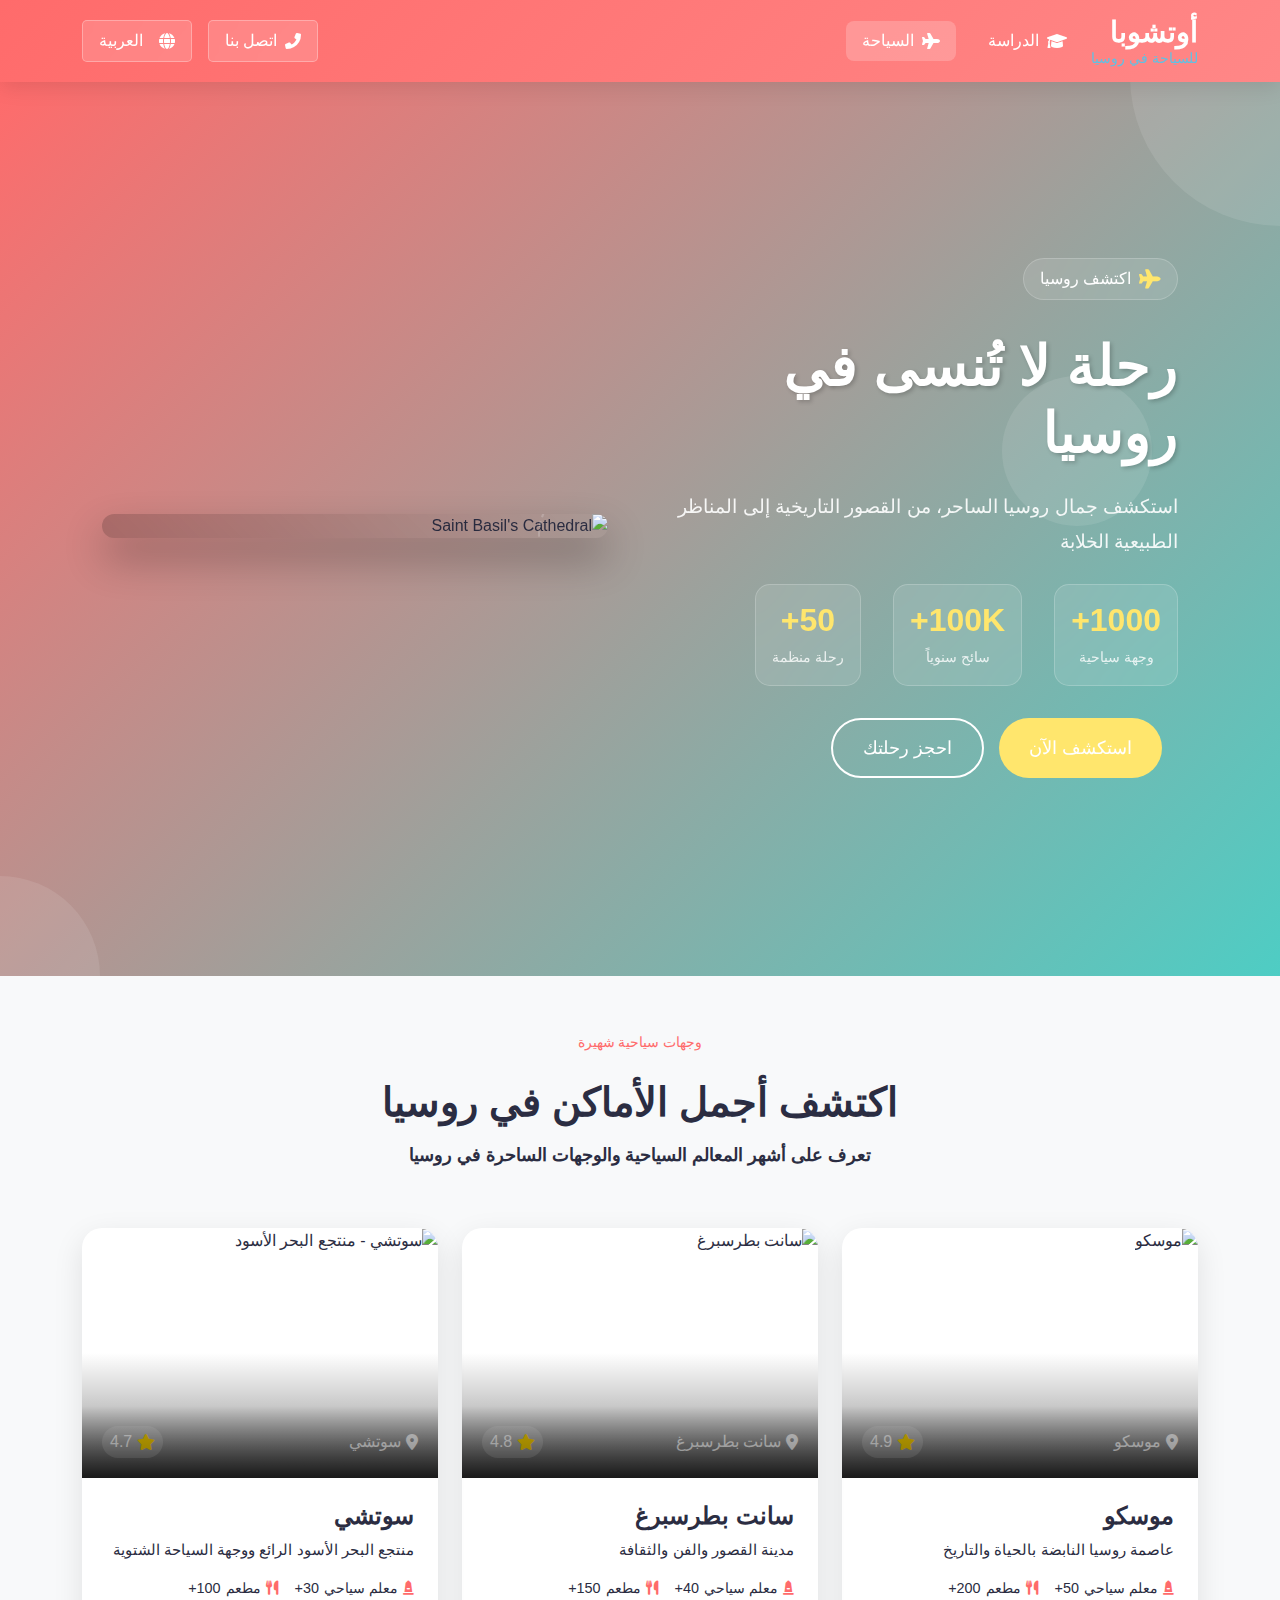
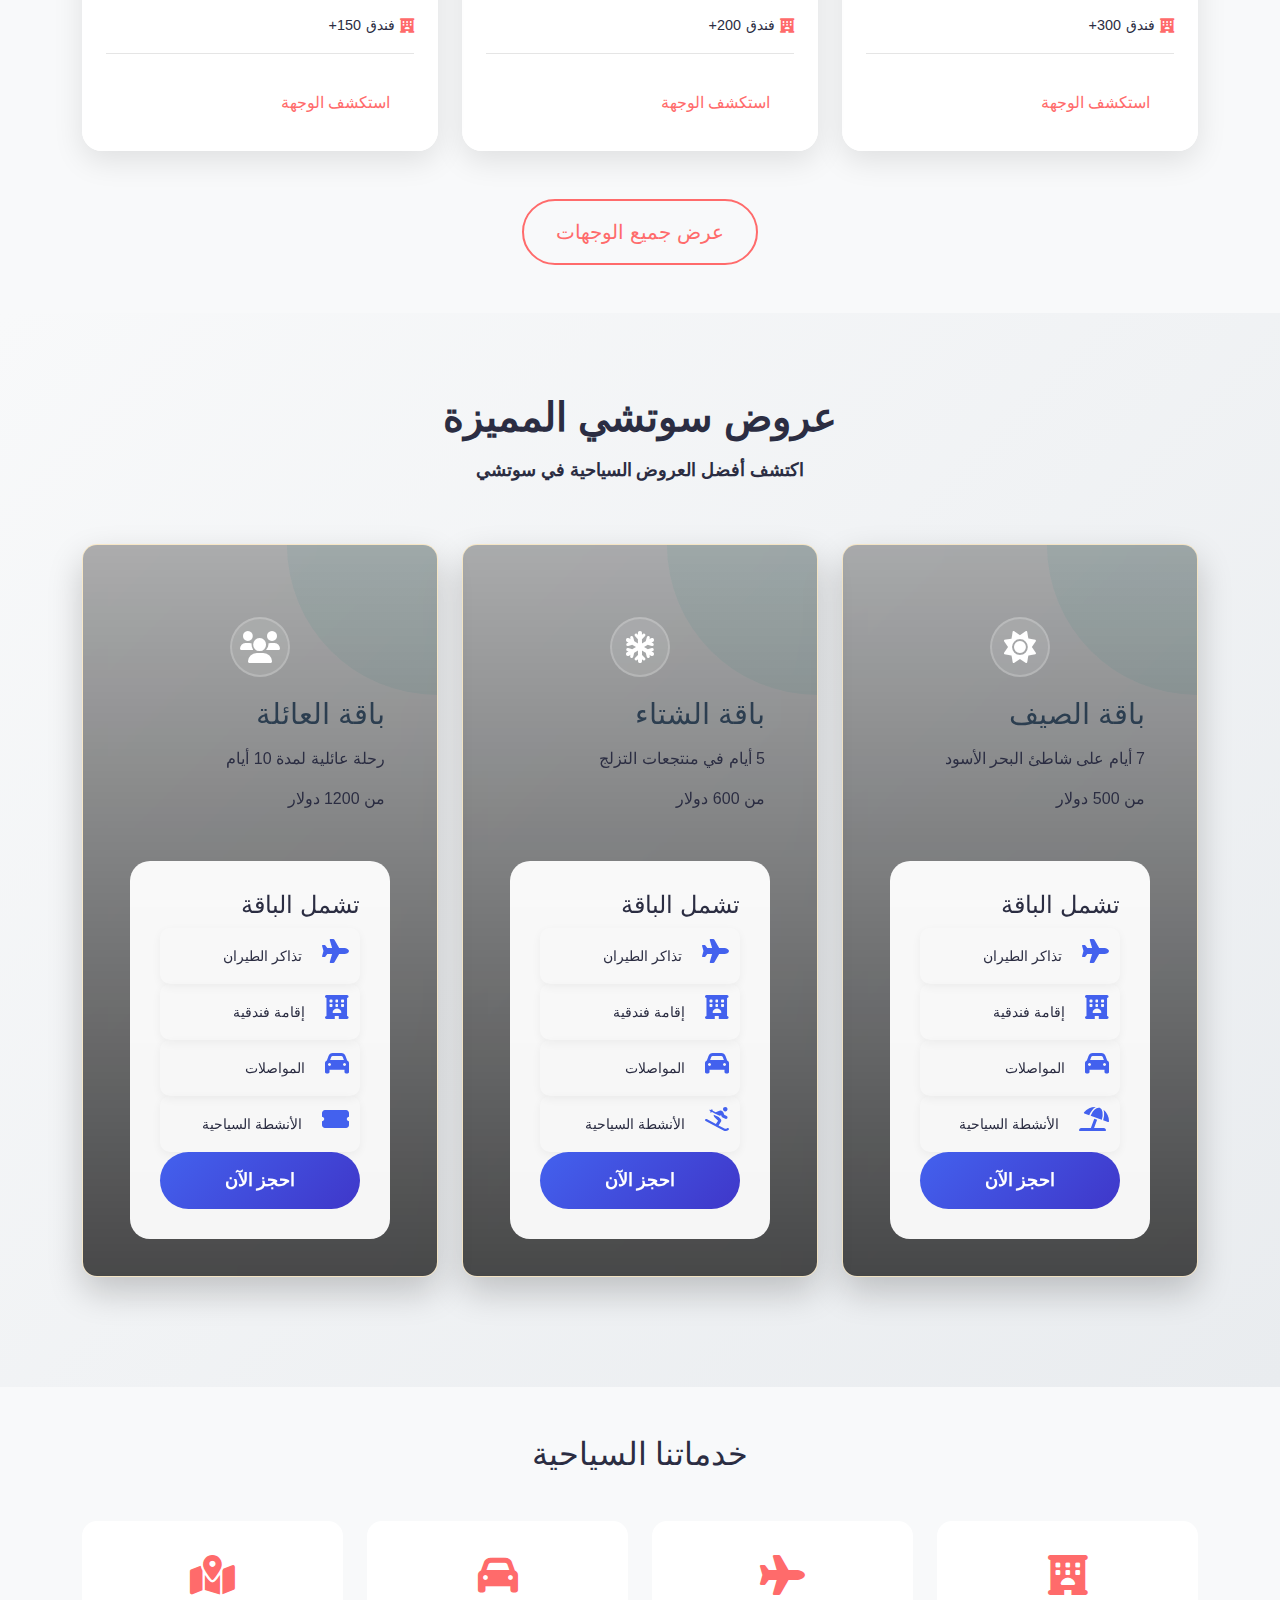
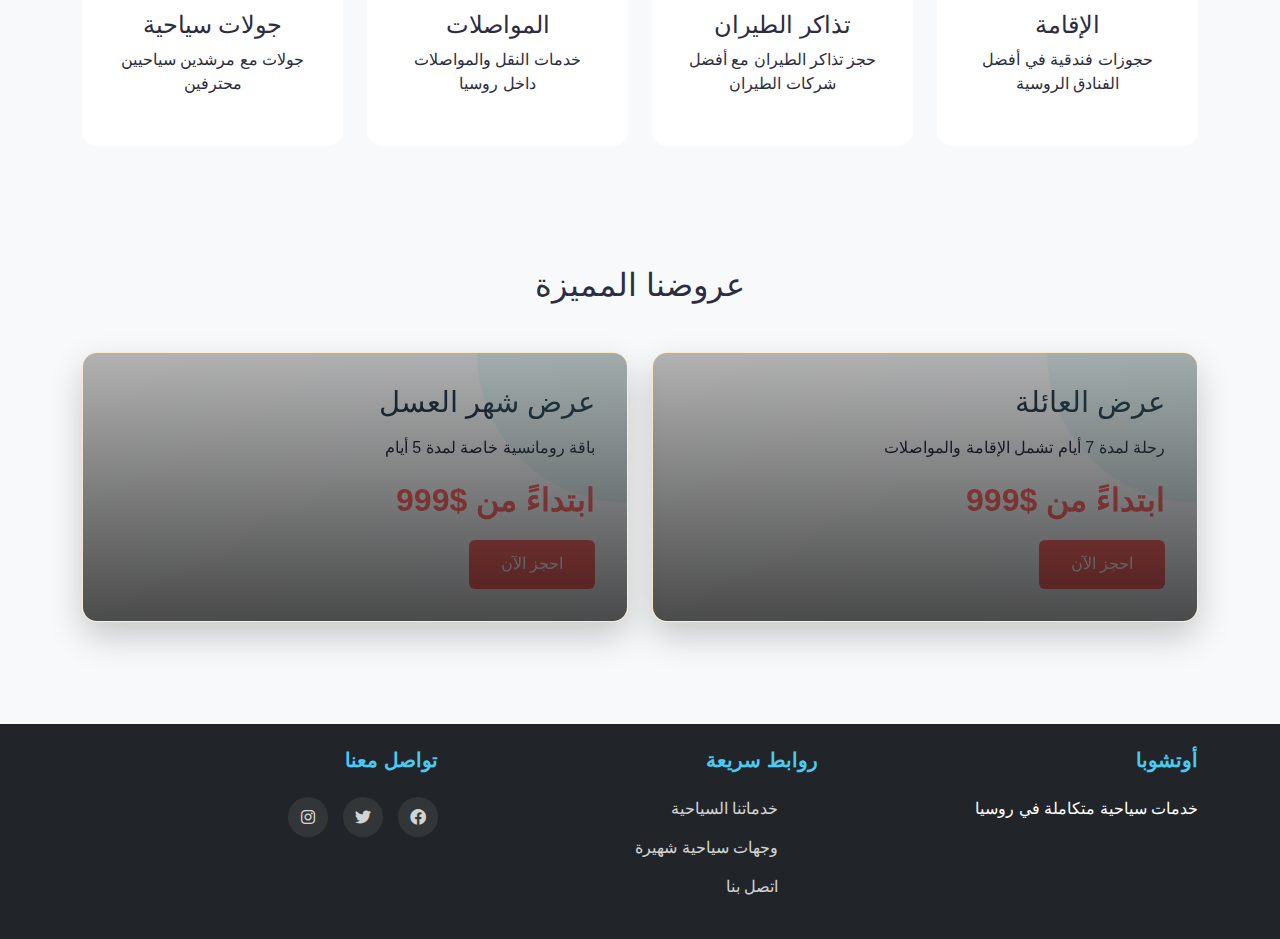
==== commit c3d8945f: "Add files via upload" ====
--- a/tourism.html
+++ b/tourism.html
@@ -167,9 +167,9 @@
                             <h3 data-translate="moscow">موسكو</h3>
                             <p data-translate="moscow_description">عاصمة روسيا النابضة بالحياة والتاريخ</p>
                             <div class="destination-features">
-                                <span><i class="fas fa-monument"></i> 50+ معلم</span>
-                                <span><i class="fas fa-utensils"></i> 200+ مطعم</span>
-                                <span><i class="fas fa-hotel"></i> 300+ فندق</span>
+                                <span><i class="fas fa-monument"></i> <span data-translate="landmarks">معلم سياحي</span> 50+</span>
+                                <span><i class="fas fa-utensils"></i> <span data-translate="restaurants">مطعم</span> 200+</span>
+                                <span><i class="fas fa-hotel"></i> <span data-translate="hotels">فندق</span> 300+</span>
                             </div>
                             <a href="#" class="btn-explore" data-translate="explore_destination">
                                 <span>استكشف الوجهة</span>
@@ -201,9 +201,9 @@
                             <h3 data-translate="saint_petersburg">سانت بطرسبرغ</h3>
                             <p data-translate="petersburg_description">مدينة القصور والفن والثقافة</p>
                             <div class="destination-features">
-                                <span><i class="fas fa-monument"></i> 40+ معلم</span>
-                                <span><i class="fas fa-utensils"></i> 150+ مطعم</span>
-                                <span><i class="fas fa-hotel"></i> 200+ فندق</span>
+                                <span><i class="fas fa-monument"></i> <span data-translate="landmarks">معلم سياحي</span> 40+</span>
+                                <span><i class="fas fa-utensils"></i> <span data-translate="restaurants">مطعم</span> 150+</span>
+                                <span><i class="fas fa-hotel"></i> <span data-translate="hotels">فندق</span> 200+</span>
                             </div>
                             <a href="#" class="btn-explore" data-translate="explore_destination">
                                 <span>استكشف الوجهة</span>
@@ -235,9 +235,9 @@
                             <h3 data-translate="sochi">سوتشي</h3>
                             <p data-translate="sochi_description">مدينة ساحلية جميلة على البحر الأسود</p>
                             <div class="destination-features">
-                                <span><i class="fas fa-monument"></i> 30+ معلم</span>
-                                <span><i class="fas fa-utensils"></i> 100+ مطعم</span>
-                                <span><i class="fas fa-hotel"></i> 150+ فندق</span>
+                                <span><i class="fas fa-monument"></i> <span data-translate="landmarks">معلم سياحي</span> 30+</span>
+                                <span><i class="fas fa-utensils"></i> <span data-translate="restaurants">مطعم</span> 100+</span>
+                                <span><i class="fas fa-hotel"></i> <span data-translate="hotels">فندق</span> 150+</span>
                             </div>
                             <a href="#" class="btn-explore" data-translate="explore_destination">
                                 <span>استكشف الوجهة</span>
@@ -253,6 +253,105 @@
                     <span>عرض جميع الوجهات</span>
                     <i class="fas fa-angle-double-right"></i>
                 </a>
+            </div>
+        </div>
+    </section>
+
+    <!-- قسم عروض سوتشي -->
+    <section class="offers-section" id="sochi-offers">
+        <div class="container">
+            <div class="section-header text-center mb-5" data-aos="fade-up">
+                <h2 class="section-title" data-translate="sochi_offers">عروض سوتشي المميزة</h2>
+                <p class="section-subtitle" data-translate="sochi_offers_subtitle">اكتشف أفضل العروض السياحية في سوتشي</p>
+            </div>
+
+            <div class="row">
+                <!-- باقة الصيف -->
+                <div class="col-lg-4 col-md-6">
+                    <div class="offer-card" style="background-image: url('https://images.unsplash.com/photo-1507525428034-b723cf961d3e'); background-size: cover;">
+                        <div class="offer-header">
+                            <div class="offer-icon">
+                                <i class="fas fa-sun fa-2x"></i>
+                            </div>
+                            <h3 data-translate="summer_package">باقة الصيف</h3>
+                            <p data-translate="summer_package_desc">7 أيام على شاطئ البحر الأسود</p>
+                            <div class="offer-price" data-translate="summer_package_price">من 500 دولار</div>
+                        </div>
+                        <div class="offer-body">
+                            <div class="package-includes">
+                                <h4 data-translate="package_includes">تشمل الباقة</h4>
+                                <div class="includes-list">
+                                    <span class="feature-item"><i class="fas fa-plane"></i> <span data-translate="flight_included">تذاكر الطيران</span></span>
+                                    <span class="feature-item"><i class="fas fa-hotel"></i> <span data-translate="hotel_included">إقامة فندقية</span></span>
+                                    <span class="feature-item"><i class="fas fa-car"></i> <span data-translate="transport_included">المواصلات</span></span>
+                                    <span class="feature-item"><i class="fas fa-umbrella-beach"></i> <span data-translate="activities_included">الأنشطة السياحية</span></span>
+                                </div>
+                            </div>
+                            <a href="#" class="btn-book" data-translate="book_now">
+                                <span class="btn-text">احجز الآن</span>
+                                <i class="fas fa-arrow-right"></i>
+                            </a>
+                        </div>
+                    </div>
+                </div>
+
+                <!-- باقة الشتاء -->
+                <div class="col-lg-4 col-md-6">
+                    <div class="offer-card" style="background-image: url('https://images.unsplash.com/photo-1551524164-687a55dd1126'); background-size: cover;">
+                        <div class="offer-header">
+                            <div class="offer-icon">
+                                <i class="fas fa-snowflake fa-2x"></i>
+                            </div>
+                            <h3 data-translate="winter_package">باقة الشتاء</h3>
+                            <p data-translate="winter_package_desc">5 أيام في منتجعات التزلج</p>
+                            <div class="offer-price" data-translate="winter_package_price">من 600 دولار</div>
+                        </div>
+                        <div class="offer-body">
+                            <div class="package-includes">
+                                <h4 data-translate="package_includes">تشمل الباقة</h4>
+                                <div class="includes-list">
+                                    <span class="feature-item"><i class="fas fa-plane"></i> <span data-translate="flight_included">تذاكر الطيران</span></span>
+                                    <span class="feature-item"><i class="fas fa-hotel"></i> <span data-translate="hotel_included">إقامة فندقية</span></span>
+                                    <span class="feature-item"><i class="fas fa-car"></i> <span data-translate="transport_included">المواصلات</span></span>
+                                    <span class="feature-item"><i class="fas fa-skiing"></i> <span data-translate="activities_included">الأنشطة السياحية</span></span>
+                                </div>
+                            </div>
+                            <a href="#" class="btn-book" data-translate="book_now">
+                                <span class="btn-text">احجز الآن</span>
+                                <i class="fas fa-arrow-right"></i>
+                            </a>
+                        </div>
+                    </div>
+                </div>
+
+                <!-- باقة العائلة -->
+                <div class="col-lg-4 col-md-6">
+                    <div class="offer-card" style="background-image: url('https://4.imimg.com/data4/II/II/GLADMIN-/img-col-2-blog-2-col3-500x500.jpg'); background-size: cover;">
+                        <div class="offer-header">
+                            <div class="offer-icon">
+                                <i class="fas fa-users fa-2x"></i>
+                            </div>
+                            <h3 data-translate="family_package">باقة العائلة</h3>
+                            <p data-translate="family_package_desc">رحلة عائلية لمدة 10 أيام</p>
+                            <div class="offer-price" data-translate="family_package_price">من 1200 دولار</div>
+                        </div>
+                        <div class="offer-body">
+                            <div class="package-includes">
+                                <h4 data-translate="package_includes">تشمل الباقة</h4>
+                                <div class="includes-list">
+                                    <span class="feature-item"><i class="fas fa-plane"></i> <span data-translate="flight_included">تذاكر الطيران</span></span>
+                                    <span class="feature-item"><i class="fas fa-hotel"></i> <span data-translate="hotel_included">إقامة فندقية</span></span>
+                                    <span class="feature-item"><i class="fas fa-car"></i> <span data-translate="transport_included">المواصلات</span></span>
+                                    <span class="feature-item"><i class="fas fa-ticket-alt"></i> <span data-translate="activities_included">الأنشطة السياحية</span></span>
+                                </div>
+                            </div>
+                            <a href="#" class="btn-book" data-translate="book_now">
+                                <span class="btn-text">احجز الآن</span>
+                                <i class="fas fa-arrow-right"></i>
+                            </a>
+                        </div>
+                    </div>
+                </div>
             </div>
         </div>
     </section>
--- a/style.css
+++ b/style.css
@@ -647,7 +647,7 @@
     left: 0;
     width: 100%;
     height: 100%;
-    background: url('data:image/svg+xml,<svg width="100" height="100" viewBox="0 0 100 100" xmlns="http://www.w3.org/2000/svg"><rect width="100" height="100" fill="none"/><circle cx="50" cy="50" r="2" fill="%23007bff" opacity="0.1"/></svg>') repeat;
+    background: linear-gradient(135deg, rgba(0,123,255,0.1) 0%, rgba(0,123,255,0) 100%);
     opacity: 0.5;
 }
 
@@ -1684,7 +1684,8 @@
     background: #f8f9fa;
     padding: 25px;
     border-radius: 15px;
-    transition: transform 0.3s ease, box-shadow 0.3s ease;
+    transition: all 0.3s ease;
+    box-shadow: 0 5px 15px rgba(0,0,0,0.05);
 }
 
 .requirement-card:hover,
@@ -1746,7 +1747,7 @@
     padding: 25px;
     background: #f8f9fa;
     border-radius: 15px;
-    transition: transform 0.3s ease;
+    transition: all 0.3s ease;
 }
 
 .quality-item:hover {
@@ -1781,7 +1782,7 @@
     padding: 20px;
     background: #f8f9fa;
     border-radius: 15px;
-    transition: transform 0.3s ease;
+    transition: all 0.3s ease;
 }
 
 .feature-item:hover {
@@ -2088,11 +2089,12 @@
     border-radius: 15px;
     padding: 30px;
     box-shadow: 0 5px 15px rgba(0,0,0,0.05);
-    transition: transform 0.3s ease;
+    transition: all 0.3s ease;
 }
 
 .insurance-info:hover {
     transform: translateY(-5px);
+    box-shadow: 0 10px 20px rgba(0,0,0,0.1);
 }
 
 .insurance-header {
@@ -2330,14 +2332,14 @@
     text-decoration: none;
     font-weight: 500;
     transition: all 0.3s ease;
-    box-shadow: 0 4px 12px rgba(37, 211, 102, 0.2);
+    box-shadow: 0 4px 12px rgba(37,211,102,0.2);
 }
 
 .insurance-cta:hover {
     background: #128c7e;
     transform: translateY(-2px);
     color: #fff;
-    box-shadow: 0 6px 15px rgba(18, 140, 126, 0.3);
+    box-shadow: 0 6px 15px rgba(18,140,126,0.3);
 }
 
 .insurance-cta i {
@@ -2658,7 +2660,7 @@
 .step-list {
     list-style: none;
     padding: 0;
-    margin: 0;
+    margin: 0 0 30px 0;
 }
 
 .step-list li {
@@ -2670,10 +2672,9 @@
 
 .step-list li::before {
     content: "✓";
+    color: #007bff;
     position: absolute;
     right: 0;
-    color: #007bff;
-    font-weight: bold;
 }
 
 .registration-cta {
@@ -2843,3 +2844,634 @@
 .registration-cta:active {
     transform: scale(0.95);
 }
+
+/* قسم العروض */
+.offers-section {
+    padding: 80px 0;
+    background: linear-gradient(135deg, #f8f9fa 0%, #e9ecef 100%);
+    overflow: hidden;
+}
+
+.offer-card {
+    background-color: rgba(255, 255, 255, 0.1);
+    backdrop-filter: blur(10px);
+    border-radius: 20px;
+    box-shadow: 0 15px 35px rgba(0,0,0,0.2);
+    transition: all 0.5s cubic-bezier(0.4, 0, 0.2, 1);
+    position: relative;
+    overflow: hidden;
+    margin-bottom: 30px;
+    border: 1px solid rgba(255, 255, 255, 0.1);
+    background-position: center;
+    background-repeat: no-repeat;
+}
+
+.offer-card::after {
+    content: '';
+    position: absolute;
+    top: 0;
+    left: 0;
+    width: 100%;
+    height: 100%;
+    background: linear-gradient(
+        to bottom,
+        rgba(0, 0, 0, 0.3),
+        rgba(0, 0, 0, 0.7)
+    );
+    z-index: 1;
+}
+
+.offer-header {
+    position: relative;
+    z-index: 2;
+    padding: 40px 20px;
+}
+
+.offer-icon {
+    width: 60px;
+    height: 60px;
+    background: rgba(255, 255, 255, 0.1);
+    border-radius: 50%;
+    display: flex;
+    align-items: center;
+    justify-content: center;
+    margin: 0 auto 20px;
+    border: 2px solid rgba(255, 255, 255, 0.2);
+    transition: all 0.3s ease;
+}
+
+.offer-icon i {
+    color: #fff;
+    transition: all 0.3s ease;
+}
+
+.offer-card:hover .offer-icon {
+    transform: rotateY(180deg);
+    background: var(--accent-color);
+    border-color: var(--accent-color);
+}
+
+.offer-card:hover .offer-icon i {
+    transform: rotateY(180deg);
+}
+
+.offer-body {
+    position: relative;
+    z-index: 2;
+    background: rgba(255, 255, 255, 0.95);
+    padding: 30px;
+    border-radius: 20px;
+    margin: 0 15px 15px;
+    transform: translateY(10px);
+    transition: all 0.5s cubic-bezier(0.4, 0, 0.2, 1);
+}
+
+.offer-card:hover .offer-body {
+    transform: translateY(0);
+}
+
+.feature-item {
+    padding: 10px;
+    background: rgba(var(--primary-rgb), 0.05);
+    border-radius: 10px;
+    transition: all 0.3s ease;
+}
+
+.feature-item:hover {
+    background: rgba(var(--primary-rgb), 0.1);
+    transform: translateX(5px);
+}
+
+.btn-book {
+    position: relative;
+    overflow: hidden;
+    display: inline-flex;
+    align-items: center;
+    justify-content: center;
+    gap: 10px;
+    background: linear-gradient(135deg, var(--primary-color), var(--secondary-color));
+    color: #fff;
+    border-radius: 50px;
+    padding: 15px 40px;
+    font-weight: bold;
+    text-decoration: none;
+    text-align: center;
+    font-size: 1.1rem;
+    transition: all 0.5s cubic-bezier(0.4, 0, 0.2, 1);
+    position: relative;
+    overflow: hidden;
+    width: 100%;
+    border: none;
+    cursor: pointer;
+}
+
+.btn-book .btn-text {
+    position: relative;
+    z-index: 1;
+    transition: all 0.3s ease;
+}
+
+.btn-book i {
+    position: relative;
+    z-index: 1;
+    transition: all 0.3s ease;
+    opacity: 0;
+    transform: translateX(-20px);
+}
+
+.btn-book:hover i {
+    opacity: 1;
+    transform: translateX(0);
+}
+
+.btn-book:hover .btn-text {
+    transform: translateX(-10px);
+}
+
+.btn-book::before {
+    content: '';
+    position: absolute;
+    top: 0;
+    left: -100%;
+    width: 100%;
+    height: 100%;
+    background: linear-gradient(135deg, var(--secondary-color), var(--primary-color));
+    opacity: 0;
+    transition: all 0.5s ease;
+}
+
+.btn-book:hover::before {
+    opacity: 1;
+}
+
+@keyframes float {
+    0% {
+        transform: translateY(0px);
+    }
+    50% {
+        transform: translateY(-10px);
+    }
+    100% {
+        transform: translateY(0px);
+    }
+}
+
+.offer-price {
+    animation: float 3s ease-in-out infinite;
+}
+
+@keyframes pulse {
+    0% {
+        box-shadow: 0 0 0 0 rgba(var(--accent-rgb), 0.4);
+    }
+    70% {
+        box-shadow: 0 0 0 10px rgba(var(--accent-rgb), 0);
+    }
+    100% {
+        box-shadow: 0 0 0 0 rgba(var(--accent-rgb), 0);
+    }
+}
+
+.offer-icon {
+    animation: pulse 2s infinite;
+}
+
+.offer-card {
+    background: rgba(255, 255, 255, 0.1);
+    backdrop-filter: blur(10px);
+    border-radius: 20px;
+    box-shadow: 0 15px 35px rgba(0,0,0,0.2);
+    transition: all 0.5s cubic-bezier(0.4, 0, 0.2, 1);
+    position: relative;
+    overflow: hidden;
+    margin-bottom: 30px;
+    border: 1px solid rgba(255, 255, 255, 0.1);
+    background-position: center;
+    background-repeat: no-repeat;
+}
+
+.offer-card::after {
+    content: '';
+    position: absolute;
+    top: 0;
+    left: 0;
+    width: 100%;
+    height: 100%;
+    background: linear-gradient(
+        to bottom,
+        rgba(0, 0, 0, 0.3),
+        rgba(0, 0, 0, 0.7)
+    );
+    z-index: 1;
+}
+
+.offer-header {
+    position: relative;
+    z-index: 2;
+    padding: 40px 20px;
+}
+
+.offer-icon {
+    width: 60px;
+    height: 60px;
+    background: rgba(255, 255, 255, 0.1);
+    border-radius: 50%;
+    display: flex;
+    align-items: center;
+    justify-content: center;
+    margin: 0 auto 20px;
+    border: 2px solid rgba(255, 255, 255, 0.2);
+    transition: all 0.3s ease;
+}
+
+.offer-icon i {
+    color: #fff;
+    transition: all 0.3s ease;
+}
+
+.offer-card:hover .offer-icon {
+    transform: rotateY(180deg);
+    background: var(--accent-color);
+    border-color: var(--accent-color);
+}
+
+.offer-card:hover .offer-icon i {
+    transform: rotateY(180deg);
+}
+
+.offer-body {
+    position: relative;
+    z-index: 2;
+    background: rgba(255, 255, 255, 0.95);
+    padding: 30px;
+    border-radius: 20px;
+    margin: 0 15px 15px;
+    transform: translateY(10px);
+    transition: all 0.5s cubic-bezier(0.4, 0, 0.2, 1);
+}
+
+.offer-card:hover .offer-body {
+    transform: translateY(0);
+}
+
+.feature-item {
+    padding: 10px;
+    background: rgba(var(--primary-rgb), 0.05);
+    border-radius: 10px;
+    transition: all 0.3s ease;
+}
+
+.feature-item:hover {
+    background: rgba(var(--primary-rgb), 0.1);
+    transform: translateX(5px);
+}
+
+.btn-book {
+    position: relative;
+    overflow: hidden;
+    display: inline-flex;
+    align-items: center;
+    justify-content: center;
+    gap: 10px;
+    background: linear-gradient(135deg, var(--primary-color), var(--secondary-color));
+    color: #fff;
+    border-radius: 50px;
+    padding: 15px 40px;
+    font-weight: bold;
+    text-decoration: none;
+    text-align: center;
+    font-size: 1.1rem;
+    transition: all 0.5s cubic-bezier(0.4, 0, 0.2, 1);
+    position: relative;
+    overflow: hidden;
+    width: 100%;
+    border: none;
+    cursor: pointer;
+}
+
+.btn-book .btn-text {
+    position: relative;
+    z-index: 1;
+    transition: all 0.3s ease;
+}
+
+.btn-book i {
+    position: relative;
+    z-index: 1;
+    transition: all 0.3s ease;
+    opacity: 0;
+    transform: translateX(-20px);
+}
+
+.btn-book:hover i {
+    opacity: 1;
+    transform: translateX(0);
+}
+
+.btn-book:hover .btn-text {
+    transform: translateX(-10px);
+}
+
+.btn-book::before {
+    content: '';
+    position: absolute;
+    top: 0;
+    left: -100%;
+    width: 100%;
+    height: 100%;
+    background: linear-gradient(135deg, var(--secondary-color), var(--primary-color));
+    opacity: 0;
+    transition: all 0.5s ease;
+}
+
+.btn-book:hover::before {
+    opacity: 1;
+}
+
+@keyframes float {
+    0% {
+        transform: translateY(0px);
+    }
+    50% {
+        transform: translateY(-10px);
+    }
+    100% {
+        transform: translateY(0px);
+    }
+}
+
+.offer-price {
+    animation: float 3s ease-in-out infinite;
+}
+
+@keyframes pulse {
+    0% {
+        box-shadow: 0 0 0 0 rgba(var(--accent-rgb), 0.4);
+    }
+    70% {
+        box-shadow: 0 0 0 10px rgba(var(--accent-rgb), 0);
+    }
+    100% {
+        box-shadow: 0 0 0 0 rgba(var(--accent-rgb), 0);
+    }
+}
+
+.offer-icon {
+    animation: pulse 2s infinite;
+}
+
+.offer-card {
+    animation: fadeInUp 0.8s cubic-bezier(0.4, 0, 0.2, 1) forwards;
+}
+
+.offer-card:nth-child(2) {
+    animation-delay: 0.3s;
+}
+
+.offer-card:nth-child(3) {
+    animation-delay: 0.6s;
+}
+
+.package-includes {
+    animation: scaleIn 0.6s cubic-bezier(0.4, 0, 0.2, 1) forwards;
+    animation-delay: 0.8s;
+}
+
+/* تحسينات للشاشات الصغيرة */
+@media (max-width: 768px) {
+    .offer-card {
+        margin: 0 15px 30px;
+    }
+    
+    .section-title {
+        font-size: 2rem;
+    }
+    
+    .offer-header h3 {
+        font-size: 1.5rem;
+    }
+    
+    .offer-price {
+        font-size: 1.8rem;
+    }
+}
+
+.offer-card {
+    background-color: rgba(255, 255, 255, 0.1);
+    backdrop-filter: blur(10px);
+    border-radius: 20px;
+    box-shadow: 0 15px 35px rgba(0,0,0,0.2);
+    transition: all 0.5s cubic-bezier(0.4, 0, 0.2, 1);
+    position: relative;
+    overflow: hidden;
+    margin-bottom: 30px;
+    border: 1px solid rgba(255, 255, 255, 0.1);
+    background-position: center;
+    background-repeat: no-repeat;
+}
+
+.offer-card::after {
+    content: '';
+    position: absolute;
+    top: 0;
+    left: 0;
+    width: 100%;
+    height: 100%;
+    background: linear-gradient(
+        to bottom,
+        rgba(0, 0, 0, 0.3),
+        rgba(0, 0, 0, 0.7)
+    );
+    z-index: 1;
+}
+
+.offer-header {
+    position: relative;
+    z-index: 2;
+    padding: 40px 20px;
+}
+
+.offer-icon {
+    width: 60px;
+    height: 60px;
+    background: rgba(255, 255, 255, 0.1);
+    border-radius: 50%;
+    display: flex;
+    align-items: center;
+    justify-content: center;
+    margin: 0 auto 20px;
+    border: 2px solid rgba(255, 255, 255, 0.2);
+    transition: all 0.3s ease;
+}
+
+.offer-icon i {
+    color: #fff;
+    transition: all 0.3s ease;
+}
+
+.offer-card:hover .offer-icon {
+    transform: rotateY(180deg);
+    background: var(--accent-color);
+    border-color: var(--accent-color);
+}
+
+.offer-card:hover .offer-icon i {
+    transform: rotateY(180deg);
+}
+
+.offer-body {
+    position: relative;
+    z-index: 2;
+    background: rgba(255, 255, 255, 0.95);
+    padding: 30px;
+    border-radius: 20px;
+    margin: 0 15px 15px;
+    transform: translateY(10px);
+    transition: all 0.5s cubic-bezier(0.4, 0, 0.2, 1);
+}
+
+.offer-card:hover .offer-body {
+    transform: translateY(0);
+}
+
+.feature-item {
+    padding: 10px;
+    background: rgba(var(--primary-rgb), 0.05);
+    border-radius: 10px;
+    transition: all 0.3s ease;
+}
+
+.feature-item:hover {
+    background: rgba(var(--primary-rgb), 0.1);
+    transform: translateX(5px);
+}
+
+.btn-book {
+    position: relative;
+    overflow: hidden;
+    display: inline-flex;
+    align-items: center;
+    justify-content: center;
+    gap: 10px;
+    background: linear-gradient(135deg, var(--primary-color), var(--secondary-color));
+    color: #fff;
+    border-radius: 50px;
+    padding: 15px 40px;
+    font-weight: bold;
+    text-decoration: none;
+    text-align: center;
+    font-size: 1.1rem;
+    transition: all 0.5s cubic-bezier(0.4, 0, 0.2, 1);
+    position: relative;
+    overflow: hidden;
+    width: 100%;
+    border: none;
+    cursor: pointer;
+}
+
+.btn-book .btn-text {
+    position: relative;
+    z-index: 1;
+    transition: all 0.3s ease;
+}
+
+.btn-book i {
+    position: relative;
+    z-index: 1;
+    transition: all 0.3s ease;
+    opacity: 0;
+    transform: translateX(-20px);
+}
+
+.btn-book:hover i {
+    opacity: 1;
+    transform: translateX(0);
+}
+
+.btn-book:hover .btn-text {
+    transform: translateX(-10px);
+}
+
+.btn-book::before {
+    content: '';
+    position: absolute;
+    top: 0;
+    left: -100%;
+    width: 100%;
+    height: 100%;
+    background: linear-gradient(135deg, var(--secondary-color), var(--primary-color));
+    opacity: 0;
+    transition: all 0.5s ease;
+}
+
+.btn-book:hover::before {
+    opacity: 1;
+}
+
+@keyframes float {
+    0% {
+        transform: translateY(0px);
+    }
+    50% {
+        transform: translateY(-10px);
+    }
+    100% {
+        transform: translateY(0px);
+    }
+}
+
+.offer-price {
+    animation: float 3s ease-in-out infinite;
+}
+
+@keyframes pulse {
+    0% {
+        box-shadow: 0 0 0 0 rgba(var(--accent-rgb), 0.4);
+    }
+    70% {
+        box-shadow: 0 0 0 10px rgba(var(--accent-rgb), 0);
+    }
+    100% {
+        box-shadow: 0 0 0 0 rgba(var(--accent-rgb), 0);
+    }
+}
+
+.offer-icon {
+    animation: pulse 2s infinite;
+}
+
+.offer-card {
+    animation: fadeInUp 0.8s cubic-bezier(0.4, 0, 0.2, 1) forwards;
+}
+
+.offer-card:nth-child(2) {
+    animation-delay: 0.3s;
+}
+
+.offer-card:nth-child(3) {
+    animation-delay: 0.6s;
+}
+
+.package-includes {
+    animation: scaleIn 0.6s cubic-bezier(0.4, 0, 0.2, 1) forwards;
+    animation-delay: 0.8s;
+}
+
+/* تحسينات للشاشات الصغيرة */
+@media (max-width: 768px) {
+    .offer-card {
+        margin: 0 15px 30px;
+    }
+    
+    .section-title {
+        font-size: 2rem;
+    }
+    
+    .offer-header h3 {
+        font-size: 1.5rem;
+    }
+    
+    .offer-price {
+        font-size: 1.8rem;
+    }
+}
